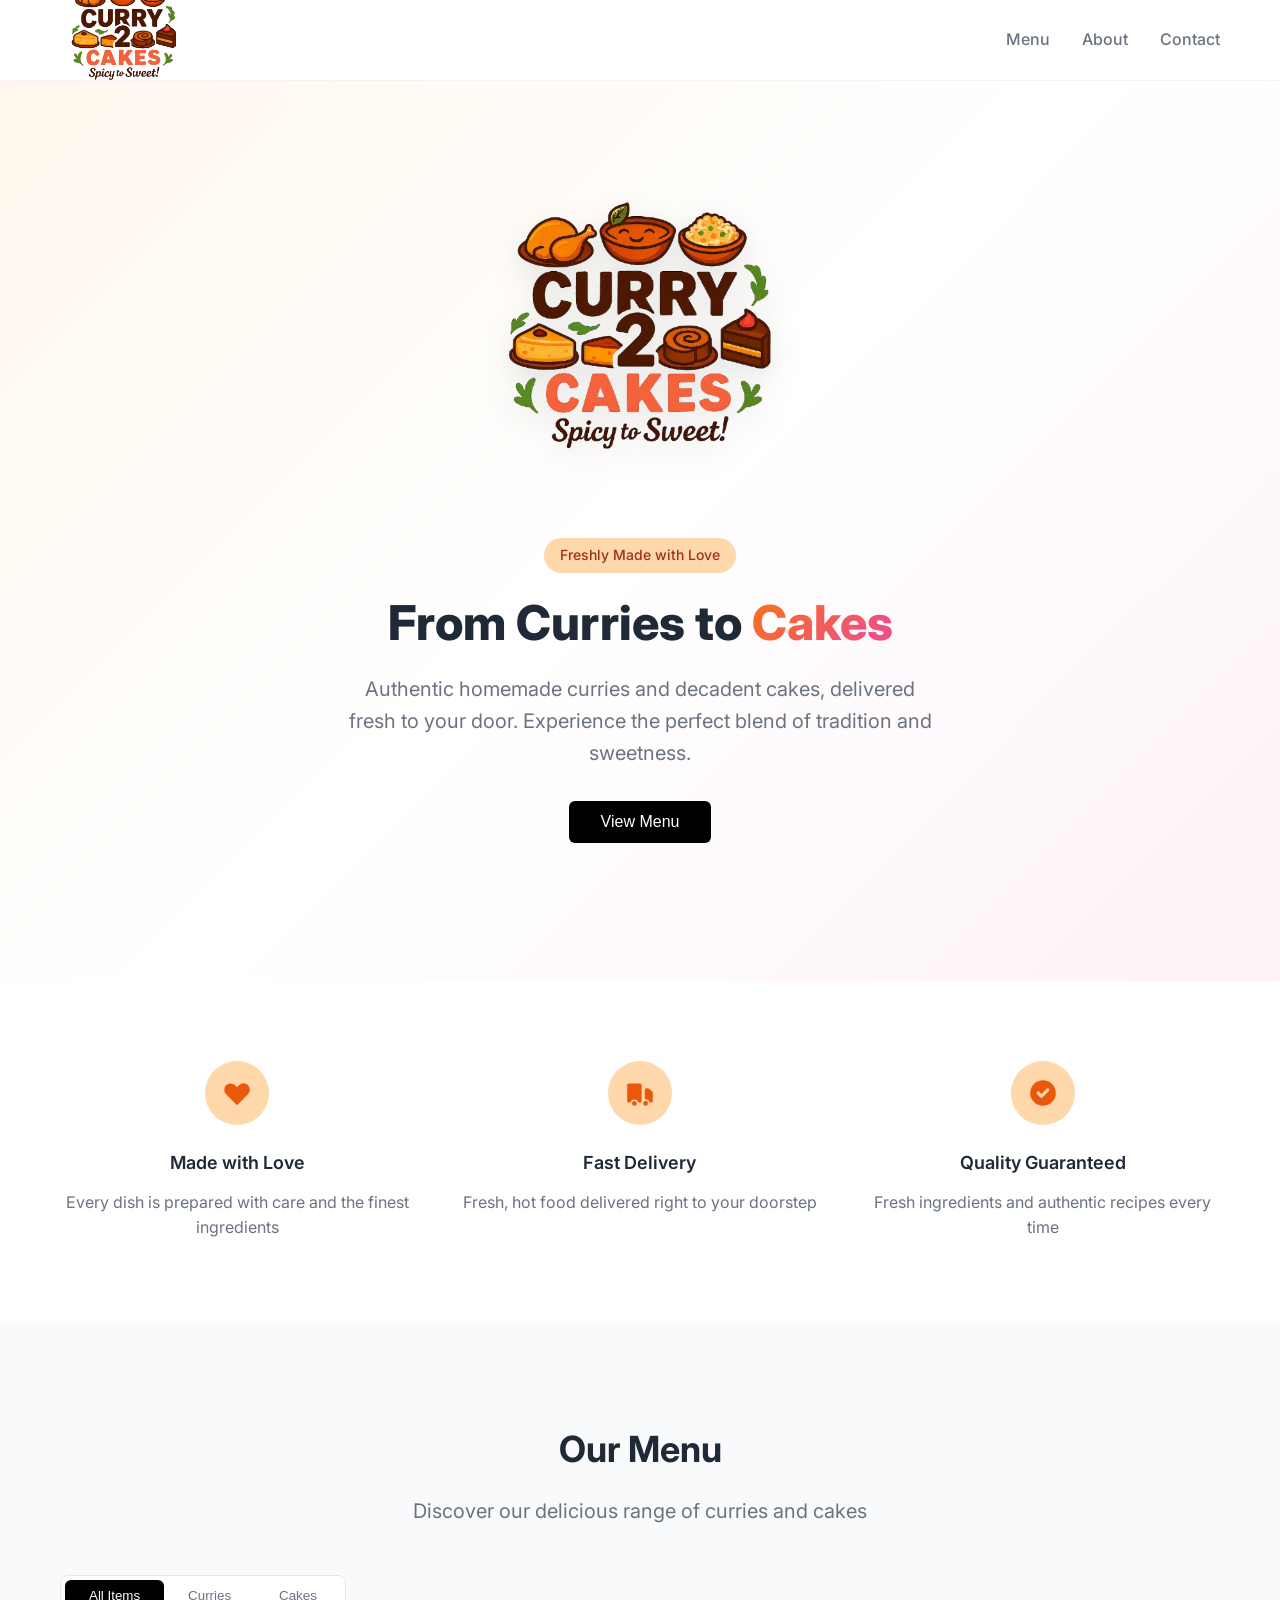
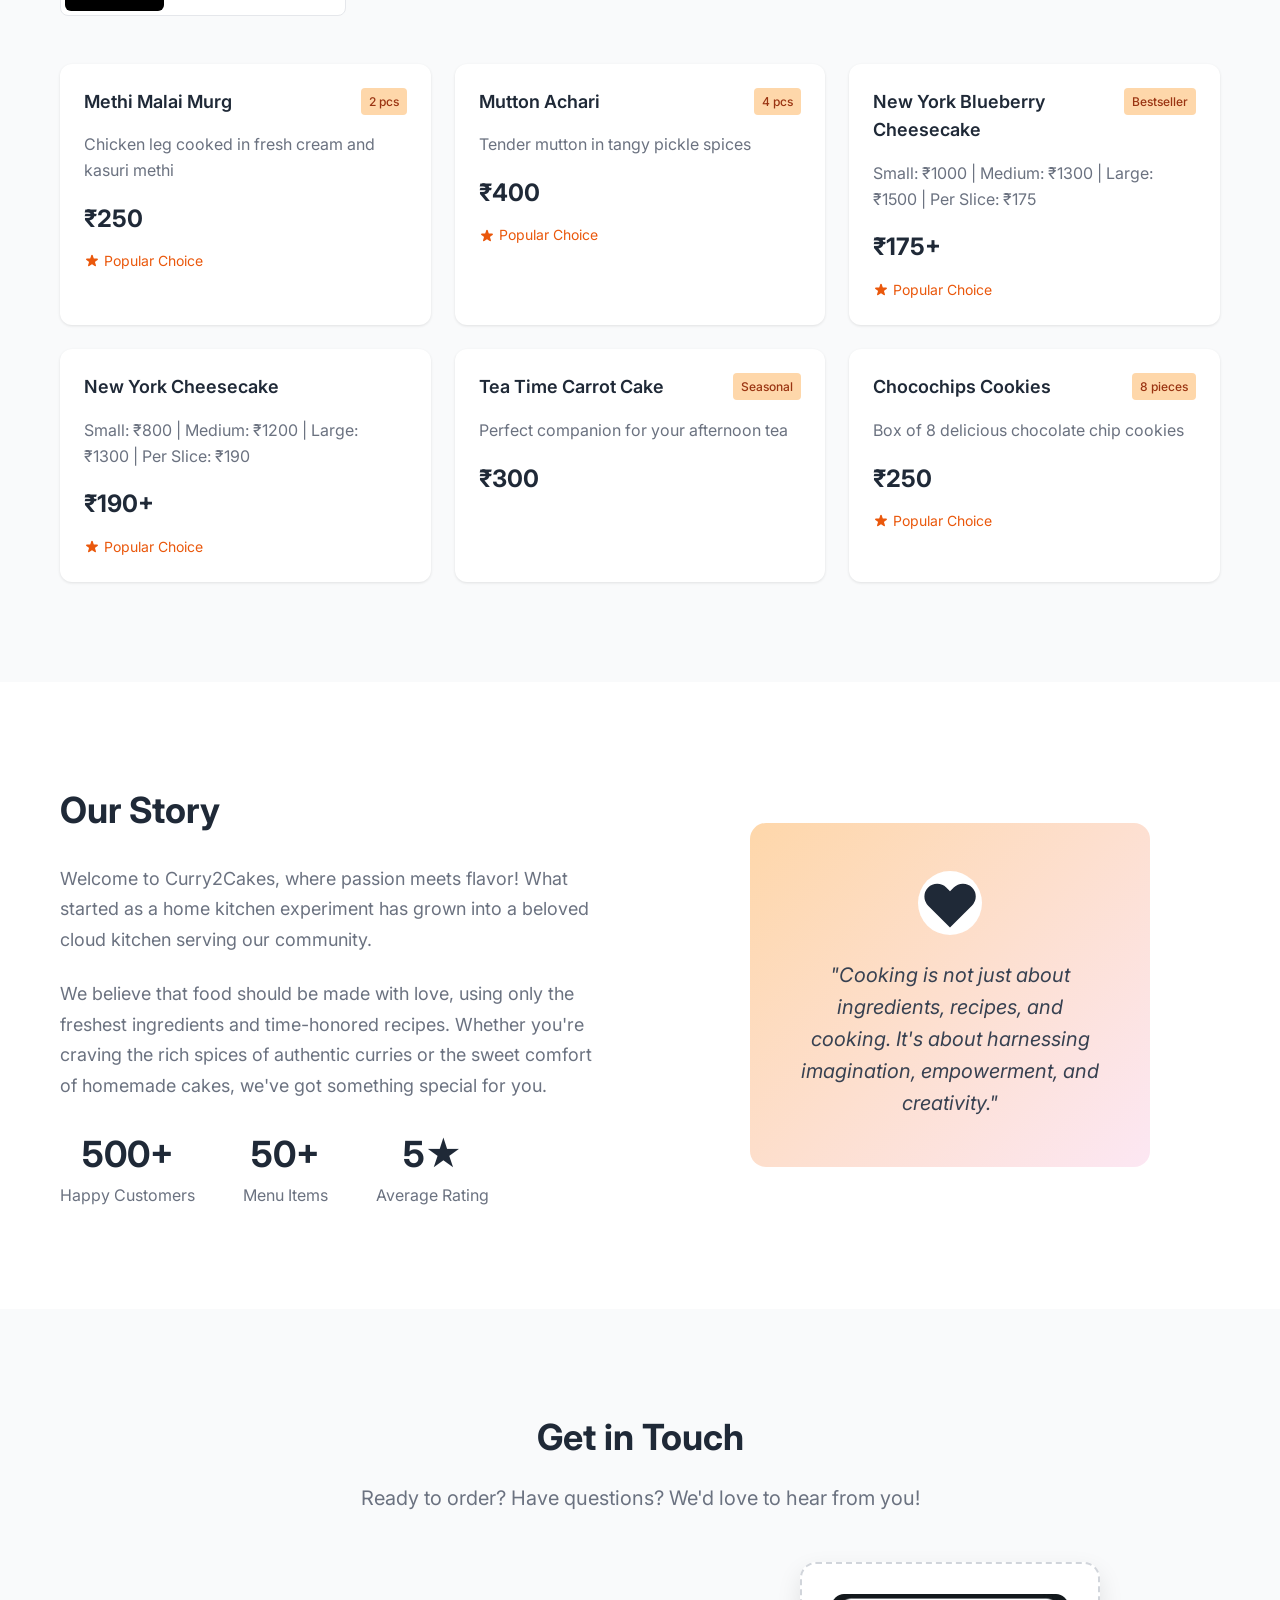
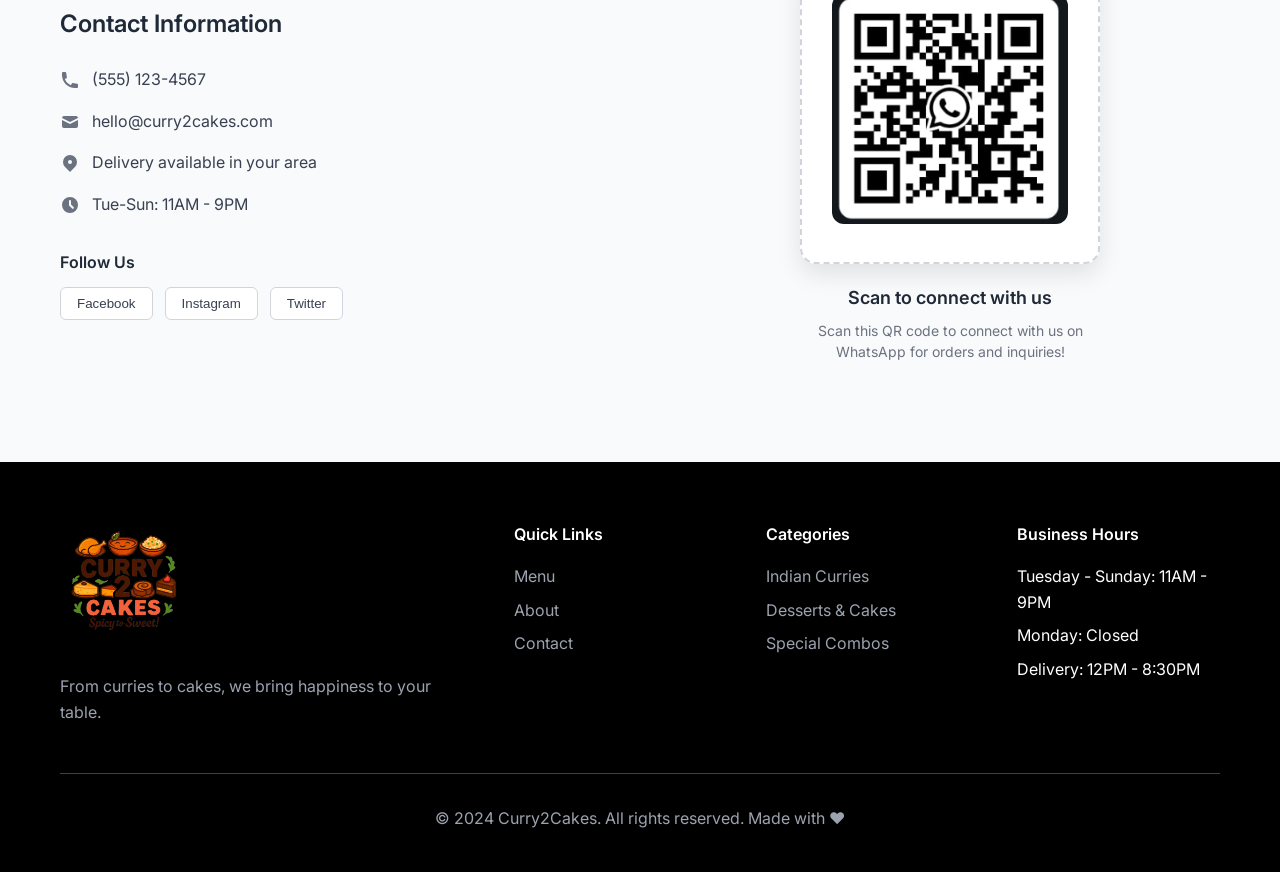
==== index.html @ ce379ed9 "Update menu items with INR pricing and add WhatsApp QR code - Updated menu items: Added Methi Malai " ====
<!DOCTYPE html>
<html lang="en">
<head>
    <meta charset="UTF-8">
    <meta name="viewport" content="width=device-width, initial-scale=1.0">
    <title>Curry2Cakes - From Curries to Cakes</title>
    <link rel="stylesheet" href="style.css">
    <link rel="preconnect" href="https://fonts.googleapis.com">
    <link rel="preconnect" href="https://fonts.gstatic.com" crossorigin>
    <link href="https://fonts.googleapis.com/css2?family=Inter:wght@300;400;500;600;700;800&display=swap" rel="stylesheet">
</head>
<body>
    <!-- Navigation -->
    <nav class="navbar">
        <div class="nav-container">
            <div class="nav-logo">
                <img src="logo.png" alt="Curry2Cakes Logo" class="logo-img">
            </div>
            <div class="nav-menu">
                <a href="#menu" class="nav-link">Menu</a>
                <a href="#about" class="nav-link">About</a>
                <a href="#contact" class="nav-link">Contact</a>
            </div>
            <div class="hamburger">
                <span></span>
                <span></span>
                <span></span>
            </div>
        </div>
    </nav>

    <!-- Hero Section -->
    <section class="hero">
        <div class="hero-background"></div>
        <div class="hero-container">
            <div class="hero-content">
                <div class="hero-logo">
                    <img src="logo.png" alt="Curry2Cakes Logo" class="hero-logo-img">
                </div>
                <div class="hero-badge">Freshly Made with Love</div>
                <h1 class="hero-title">
                    From Curries to <span class="gradient-text">Cakes</span>
                </h1>
                <p class="hero-description">
                    Authentic homemade curries and decadent cakes, delivered fresh to your door. 
                    Experience the perfect blend of tradition and sweetness.
                </p>
                <div class="hero-buttons">
                    <button class="btn btn-primary">View Menu</button>
                </div>
            </div>
        </div>
    </section>

    <!-- Features Section -->
    <section class="features">
        <div class="container">
            <div class="features-grid">
                <div class="feature-card">
                    <div class="feature-icon">
                        <svg class="icon" fill="currentColor" viewBox="0 0 20 20">
                            <path fill-rule="evenodd" d="M3.172 5.172a4 4 0 015.656 0L10 6.343l1.172-1.171a4 4 0 115.656 5.656L10 17.657l-6.828-6.829a4 4 0 010-5.656z" clip-rule="evenodd"/>
                        </svg>
                    </div>
                    <h3>Made with Love</h3>
                    <p>Every dish is prepared with care and the finest ingredients</p>
                </div>
                <div class="feature-card">
                    <div class="feature-icon">
                        <svg class="icon" fill="currentColor" viewBox="0 0 20 20">
                            <path d="M8 16.5a1.5 1.5 0 11-3 0 1.5 1.5 0 013 0zM15 16.5a1.5 1.5 0 11-3 0 1.5 1.5 0 013 0z"/>
                            <path d="M3 4a1 1 0 00-1 1v10a1 1 0 001 1h1.05a2.5 2.5 0 014.9 0H10a1 1 0 001-1V5a1 1 0 00-1-1H3zM14 7a1 1 0 00-1 1v6.05A2.5 2.5 0 0115.95 16H17a1 1 0 001-1v-5a1 1 0 00-.293-.707l-2-2A1 1 0 0015 7h-1z"/>
                        </svg>
                    </div>
                    <h3>Fast Delivery</h3>
                    <p>Fresh, hot food delivered right to your doorstep</p>
                </div>
                <div class="feature-card">
                    <div class="feature-icon">
                        <svg class="icon" fill="currentColor" viewBox="0 0 20 20">
                            <path fill-rule="evenodd" d="M10 18a8 8 0 100-16 8 8 0 000 16zm3.707-9.293a1 1 0 00-1.414-1.414L9 10.586 7.707 9.293a1 1 0 00-1.414 1.414l2 2a1 1 0 001.414 0l4-4z" clip-rule="evenodd"/>
                        </svg>
                    </div>
                    <h3>Quality Guaranteed</h3>
                    <p>Fresh ingredients and authentic recipes every time</p>
                </div>
            </div>
        </div>
    </section>

    <!-- Menu Section -->
    <section id="menu" class="menu">
        <div class="container">
            <div class="section-header">
                <h2>Our Menu</h2>
                <p>Discover our delicious range of curries and cakes</p>
            </div>
            
            <div class="category-filter">
                <button class="category-btn active" data-category="all">All Items</button>
                <button class="category-btn" data-category="curries">Curries</button>
                <button class="category-btn" data-category="cakes">Cakes</button>
            </div>

            <div class="menu-grid" id="menuGrid">
                <!-- Menu items will be dynamically inserted here -->
            </div>
        </div>
    </section>

    <!-- About Section -->
    <section id="about" class="about">
        <div class="container">
            <div class="about-grid">
                <div class="about-content">
                    <h2>Our Story</h2>
                    <p>
                        Welcome to Curry2Cakes, where passion meets flavor! What started as a home kitchen 
                        experiment has grown into a beloved cloud kitchen serving our community.
                    </p>
                    <p>
                        We believe that food should be made with love, using only the freshest ingredients 
                        and time-honored recipes. Whether you're craving the rich spices of authentic curries 
                        or the sweet comfort of homemade cakes, we've got something special for you.
                    </p>
                    <div class="stats">
                        <div class="stat">
                            <div class="stat-number">500+</div>
                            <div class="stat-label">Happy Customers</div>
                        </div>
                        <div class="stat">
                            <div class="stat-number">50+</div>
                            <div class="stat-label">Menu Items</div>
                        </div>
                        <div class="stat">
                            <div class="stat-number">5★</div>
                            <div class="stat-label">Average Rating</div>
                        </div>
                    </div>
                </div>
                <div class="about-visual">
                    <div class="quote-card">
                        <div class="quote-icon">
                            <svg fill="currentColor" viewBox="0 0 20 20">
                                <path fill-rule="evenodd" d="M3.172 5.172a4 4 0 015.656 0L10 6.343l1.172-1.171a4 4 0 115.656 5.656L10 17.657l-6.828-6.829a4 4 0 010-5.656z" clip-rule="evenodd"/>
                            </svg>
                        </div>
                        <p class="quote">
                            "Cooking is not just about ingredients, recipes, and cooking. 
                            It's about harnessing imagination, empowerment, and creativity."
                        </p>
                    </div>
                </div>
            </div>
        </div>
    </section>

    <!-- Contact Section -->
    <section id="contact" class="contact">
        <div class="container">
            <div class="section-header">
                <h2>Get in Touch</h2>
                <p>Ready to order? Have questions? We'd love to hear from you!</p>
            </div>

            <div class="contact-grid">
                <div class="contact-info">
                    <h3>Contact Information</h3>
                    <div class="info-list">
                        <div class="info-item">
                            <svg class="info-icon" fill="currentColor" viewBox="0 0 20 20">
                                <path d="M2 3a1 1 0 011-1h2.153a1 1 0 01.986.836l.74 4.435a1 1 0 01-.54 1.06l-1.548.773a11.037 11.037 0 006.105 6.105l.774-1.548a1 1 0 011.059-.54l4.435.74a1 1 0 01.836.986V17a1 1 0 01-1 1h-2C7.82 18 2 12.18 2 5V3z"/>
                            </svg>
                            <span>(555) 123-4567</span>
                        </div>
                        <div class="info-item">
                            <svg class="info-icon" fill="currentColor" viewBox="0 0 20 20">
                                <path d="M2.003 5.884L10 9.882l7.997-3.998A2 2 0 0016 4H4a2 2 0 00-1.997 1.884z"/>
                                <path d="M18 8.118l-8 4-8-4V14a2 2 0 002 2h12a2 2 0 002-2V8.118z"/>
                            </svg>
                            <span>hello@curry2cakes.com</span>
                        </div>
                        <div class="info-item">
                            <svg class="info-icon" fill="currentColor" viewBox="0 0 20 20">
                                <path fill-rule="evenodd" d="M5.05 4.05a7 7 0 119.9 9.9L10 18.9l-4.95-4.95a7 7 0 010-9.9zM10 11a2 2 0 100-4 2 2 0 000 4z" clip-rule="evenodd"/>
                            </svg>
                            <span>Delivery available in your area</span>
                        </div>
                        <div class="info-item">
                            <svg class="info-icon" fill="currentColor" viewBox="0 0 20 20">
                                <path fill-rule="evenodd" d="M10 18a8 8 0 100-16 8 8 0 000 16zm1-12a1 1 0 10-2 0v4a1 1 0 00.293.707l2.828 2.829a1 1 0 101.415-1.415L11 9.586V6z" clip-rule="evenodd"/>
                            </svg>
                            <span>Tue-Sun: 11AM - 9PM</span>
                        </div>
                    </div>
                    <div class="social-links">
                        <h4>Follow Us</h4>
                        <div class="social-buttons">
                            <button class="social-btn">Facebook</button>
                            <button class="social-btn">Instagram</button>
                            <button class="social-btn">Twitter</button>
                        </div>
                    </div>
                </div>

                <div class="qr-section">
                    <div class="qr-container">
                        <div class="qr-placeholder">
                            <img src="qr-code.png" alt="Curry2Cakes WhatsApp QR Code" class="qr-code-img" style="width: 100%; max-width: 300px; height: auto; border-radius: 12px;">
                        </div>
                        <p class="qr-text">Scan to connect with us</p>
                        <p class="qr-description">Scan this QR code to connect with us on WhatsApp for orders and inquiries!</p>
                    </div>
                </div>
            </div>
        </div>
    </section>

    <!-- Footer -->
    <footer class="footer">
        <div class="container">
            <div class="footer-grid">
                <div class="footer-brand">
                    <div class="footer-logo">
                        <img src="logo.png" alt="Curry2Cakes Logo" class="footer-logo-img">
                    </div>
                    <p>From curries to cakes, we bring happiness to your table.</p>
                </div>
                <div class="footer-column">
                    <h4>Quick Links</h4>
                    <ul>
                        <li><a href="#menu">Menu</a></li>
                        <li><a href="#about">About</a></li>
                        <li><a href="#contact">Contact</a></li>
                    </ul>
                </div>
                <div class="footer-column">
                    <h4>Categories</h4>
                    <ul>
                        <li><a href="#">Indian Curries</a></li>
                        <li><a href="#">Desserts & Cakes</a></li>
                        <li><a href="#">Special Combos</a></li>
                    </ul>
                </div>
                <div class="footer-column">
                    <h4>Business Hours</h4>
                    <ul>
                        <li>Tuesday - Sunday: 11AM - 9PM</li>
                        <li>Monday: Closed</li>
                        <li>Delivery: 12PM - 8:30PM</li>
                    </ul>
                </div>
            </div>
            <div class="footer-bottom">
                <p>&copy; 2024 Curry2Cakes. All rights reserved. Made with ❤️</p>
            </div>
        </div>
    </footer>

    <script src="script.js"></script>
</body>
</html>
---- style.css ----
/* Reset and Base Styles */
* {
    margin: 0;
    padding: 0;
    box-sizing: border-box;
}

body {
    font-family: 'Inter', -apple-system, BlinkMacSystemFont, 'Segoe UI', Roboto, sans-serif;
    line-height: 1.6;
    color: #1f2937;
    background-color: #ffffff;
    overflow-x: hidden;
}

.container {
    max-width: 1200px;
    margin: 0 auto;
    padding: 0 20px;
}

/* Navigation */
.navbar {
    position: sticky;
    top: 0;
    z-index: 50;
    background: rgba(255, 255, 255, 0.95);
    backdrop-filter: blur(10px);
    border-bottom: 1px solid #f3f4f6;
}

.nav-container {
    max-width: 1200px;
    margin: 0 auto;
    padding: 0 20px;
    display: flex;
    justify-content: space-between;
    align-items: center;
    height: 80px; /* Increased from 64px to accommodate bigger logo */
}

.nav-logo .logo-img {
    height: 128px; /* Changed from 64px (2x bigger) */
    width: auto;
    object-fit: contain;
}

.nav-menu {
    display: flex;
    align-items: center;
    gap: 32px;
}

.nav-link {
    text-decoration: none;
    color: #6b7280;
    font-weight: 500;
    transition: color 0.3s ease;
}

.nav-link:hover {
    color: #1f2937;
}

.hamburger {
    display: none;
    flex-direction: column;
    cursor: pointer;
}

.hamburger span {
    width: 25px;
    height: 3px;
    background: #1f2937;
    margin: 3px 0;
    transition: 0.3s;
}

/* Hero Section */
.hero {
    position: relative;
    overflow: hidden;
    padding: 80px 20px 120px;
    min-height: 100vh;
    display: flex;
    align-items: center;
}

.hero-background {
    position: absolute;
    top: 0;
    left: 0;
    right: 0;
    bottom: 0;
    background: linear-gradient(135deg, #fff7ed 0%, #ffffff 50%, #fdf2f8 100%);
    z-index: -1;
    transform: translateZ(0);
}

.hero-container {
    max-width: 1200px;
    margin: 0 auto;
    text-align: center;
    width: 100%;
}

.hero-logo {
    margin-bottom: 32px;
}

.hero-logo-img {
    height: 320px; /* Changed from 160px (2x bigger) */
    width: auto;
    object-fit: contain;
    filter: drop-shadow(0 10px 15px rgba(0, 0, 0, 0.1));
}

.hero-badge {
    display: inline-block;
    background: #fed7aa;
    color: #9a3412;
    padding: 6px 16px;
    border-radius: 20px;
    font-size: 14px;
    font-weight: 500;
    margin-bottom: 24px;
}

.hero-title {
    font-size: 48px;
    font-weight: 800;
    margin-bottom: 24px;
    line-height: 1.1;
}

.gradient-text {
    background: linear-gradient(135deg, #f97316 0%, #ec4899 100%);
    -webkit-background-clip: text;
    -webkit-text-fill-color: transparent;
    background-clip: text;
}

.hero-description {
    font-size: 20px;
    color: #6b7280;
    margin-bottom: 32px;
    max-width: 600px;
    margin-left: auto;
    margin-right: auto;
}

.hero-buttons {
    display: flex;
    gap: 16px;
    justify-content: center;
    flex-wrap: wrap;
}

.btn {
    padding: 12px 32px;
    border-radius: 6px;
    font-weight: 500;
    cursor: pointer;
    transition: all 0.3s ease;
    border: none;
    font-size: 16px;
    position: relative;
    overflow: hidden;
}

.btn-primary {
    background: #000;
    color: white;
}

.btn-primary:hover {
    background: #374151;
    transform: translateY(-2px);
    box-shadow: 0 10px 20px rgba(0, 0, 0, 0.1);
}

.full-width {
    width: 100%;
}

/* Features Section */
.features {
    padding: 80px 20px;
    background: white;
    position: relative;
    z-index: 1;
}

.features-grid {
    display: grid;
    grid-template-columns: repeat(auto-fit, minmax(300px, 1fr));
    gap: 48px;
}

.feature-card {
    text-align: center;
}

.feature-icon {
    width: 64px;
    height: 64px;
    background: #fed7aa;
    border-radius: 50%;
    display: flex;
    align-items: center;
    justify-content: center;
    margin: 0 auto 24px;
}

.feature-icon .icon {
    width: 32px;
    height: 32px;
    color: #ea580c;
}

.feature-card h3 {
    font-size: 18px;
    font-weight: 600;
    margin-bottom: 12px;
    color: #1f2937;
}

.feature-card p {
    color: #6b7280;
    line-height: 1.6;
}

/* Menu Section */
.menu {
    padding: 100px 20px;
    background: #f9fafb;
    position: relative;
    z-index: 1;
}

.section-header {
    text-align: center;
    margin-bottom: 48px;
}

.section-header h2 {
    font-size: 36px;
    font-weight: 700;
    margin-bottom: 16px;
    color: #1f2937;
}

.section-header p {
    font-size: 20px;
    color: #6b7280;
}

.category-filter {
    display: flex;
    justify-content: center;
    margin-bottom: 48px;
}

.category-filter {
    display: inline-flex;
    background: white;
    border: 1px solid #e5e7eb;
    border-radius: 8px;
    padding: 4px;
}

.category-btn {
    padding: 8px 24px;
    border: none;
    background: transparent;
    color: #6b7280;
    font-weight: 500;
    cursor: pointer;
    border-radius: 6px;
    transition: all 0.3s ease;
}

.category-btn.active,
.category-btn:hover {
    background: #000;
    color: white;
}

.menu-grid {
    display: grid;
    grid-template-columns: repeat(auto-fit, minmax(350px, 1fr));
    gap: 24px;
}

.menu-item {
    background: white;
    border-radius: 12px;
    padding: 24px;
    box-shadow: 0 1px 3px rgba(0, 0, 0, 0.1);
    transition: all 0.3s ease;
    position: relative;
    overflow: hidden;
}

.menu-item:hover {
    box-shadow: 0 10px 15px rgba(0, 0, 0, 0.1);
    transform: translateY(-2px);
}

.menu-item-header {
    display: flex;
    justify-content: space-between;
    align-items: flex-start;
    margin-bottom: 16px;
}

.menu-item h3 {
    font-size: 18px;
    font-weight: 600;
    color: #1f2937;
}

.menu-badge {
    background: #fed7aa;
    color: #9a3412;
    padding: 4px 8px;
    border-radius: 4px;
    font-size: 12px;
    font-weight: 500;
}

.menu-item-description {
    color: #6b7280;
    margin-bottom: 16px;
    line-height: 1.6;
}

.menu-item-footer {
    display: flex;
    justify-content: space-between;
    align-items: center;
}

.menu-price {
    font-size: 24px;
    font-weight: 700;
    color: #1f2937;
}

.menu-item-meta {
    display: flex;
    align-items: center;
    margin-top: 12px;
    font-size: 14px;
}

.popular {
    color: #ea580c;
}

.vegetarian {
    color: #16a34a;
}

.menu-item-meta .icon {
    width: 16px;
    height: 16px;
    margin-right: 4px;
}

/* About Section */
.about {
    padding: 100px 20px;
    background: white;
    position: relative;
    z-index: 1;
}

.about-grid {
    display: grid;
    grid-template-columns: 1fr 1fr;
    gap: 80px;
    align-items: center;
}

.about-content h2 {
    font-size: 36px;
    font-weight: 700;
    margin-bottom: 24px;
    color: #1f2937;
}

.about-content p {
    font-size: 18px;
    color: #6b7280;
    margin-bottom: 24px;
    line-height: 1.7;
}

.stats {
    display: flex;
    gap: 48px;
}

.stat {
    text-align: center;
}

.stat-number {
    font-size: 36px;
    font-weight: 700;
    color: #1f2937;
}

.stat-label {
    color: #6b7280;
}

.about-visual {
    display: flex;
    justify-content: center;
}

.quote-card {
    background: linear-gradient(135deg, #fed7aa 0%, #fce7f3 100%);
    border-radius: 16px;
    padding: 48px;
    text-align: center;
    max-width: 400px;
}

.quote-icon {
    width: 64px;
    height: 64px;
    background: white;
    border-radius: 50%;
    display: flex;
    align-items: center;
    justify-content: center;
    margin: 0 auto 24px;
}

.quote-icon .icon {
    width: 32px;
    height: 32px;
    color: #ec4899;
}

.quote {
    font-size: 20px;
    color: #374151;
    font-style: italic;
    line-height: 1.6;
}

/* Contact Section */
.contact {
    padding: 100px 20px;
    background: #f9fafb;
    position: relative;
    z-index: 1;
}

.contact-grid {
    display: grid;
    grid-template-columns: 1fr 1fr;
    gap: 80px;
    align-items: center;
}

.contact-info h3 {
    font-size: 24px;
    font-weight: 600;
    margin-bottom: 24px;
    color: #1f2937;
}

.info-list {
    margin-bottom: 32px;
}

.info-item {
    display: flex;
    align-items: center;
    gap: 12px;
    margin-bottom: 16px;
    color: #374151;
}

.info-icon {
    width: 20px;
    height: 20px;
    color: #6b7280;
}

.social-links h4 {
    font-weight: 600;
    margin-bottom: 12px;
    color: #1f2937;
}

.social-buttons {
    display: flex;
    gap: 12px;
}

.social-btn {
    padding: 8px 16px;
    border: 1px solid #d1d5db;
    background: white;
    color: #374151;
    border-radius: 6px;
    cursor: pointer;
    transition: all 0.3s ease;
}

.social-btn:hover {
    background: #f9fafb;
}

/* QR Code Section */
.qr-section {
    display: flex;
    justify-content: center;
    align-items: center;
}

.qr-container {
    text-align: center;
    max-width: 300px;
}

.qr-placeholder {
    background: white;
    border-radius: 16px;
    padding: 30px;
    box-shadow: 0 10px 25px rgba(0, 0, 0, 0.1);
    margin-bottom: 20px;
    border: 2px dashed #d1d5db;
}

.qr-code {
    width: 200px;
    height: 200px;
    background: #f8fafc;
    border-radius: 8px;
    margin: 0 auto;
    position: relative;
    overflow: hidden;
}

.qr-pattern {
    position: relative;
    width: 100%;
    height: 100%;
}

.qr-corner {
    position: absolute;
    width: 40px;
    height: 40px;
    border: 4px solid #000;
}

.qr-corner.top-left {
    top: 10px;
    left: 10px;
    border-right: none;
    border-bottom: none;
}

.qr-corner.top-right {
    top: 10px;
    right: 10px;
    border-left: none;
    border-bottom: none;
}

.qr-corner.bottom-left {
    bottom: 10px;
    left: 10px;
    border-right: none;
    border-top: none;
}

.qr-dots {
    position: absolute;
    top: 60px;
    left: 60px;
    width: 80px;
    height: 80px;
    background: 
        radial-gradient(circle at 20px 20px, #000 3px, transparent 4px),
        radial-gradient(circle at 60px 20px, #000 3px, transparent 4px),
        radial-gradient(circle at 20px 60px, #000 3px, transparent 4px),
        radial-gradient(circle at 60px 60px, #000 3px, transparent 4px);
    background-size: 80px 80px;
}

.qr-text {
    font-size: 18px;
    font-weight: 600;
    color: #1f2937;
    margin-bottom: 8px;
}

.qr-description {
    font-size: 14px;
    color: #6b7280;
    line-height: 1.5;
}

/* Footer */
.footer {
    background: #000;
    color: white;
    padding: 60px 20px 40px;
    position: relative;
    z-index: 1;
}

.footer-grid {
    display: grid;
    grid-template-columns: 2fr 1fr 1fr 1fr;
    gap: 48px;
    margin-bottom: 48px;
}

.footer-brand {
    display: flex;
    flex-direction: column;
}

.footer-logo {
    margin-bottom: 16px;
}

.footer-logo-img {
    height: 128px; /* Changed from 64px (2x bigger) */
    width: auto;
    object-fit: contain;
}

.footer-brand p {
    color: #9ca3af;
    line-height: 1.6;
}

.footer-column h4 {
    font-weight: 600;
    margin-bottom: 16px;
}

.footer-column ul {
    list-style: none;
}

.footer-column ul li {
    margin-bottom: 8px;
}

.footer-column ul li a {
    color: #9ca3af;
    text-decoration: none;
    transition: color 0.3s ease;
}

.footer-column ul li a:hover {
    color: white;
}

.footer-bottom {
    border-top: 1px solid #374151;
    padding-top: 32px;
    text-align: center;
}

.footer-bottom p {
    color: #9ca3af;
}

/* Responsive Design */
@media (max-width: 768px) {
    .nav-menu {
        display: none;
    }
    
    .hamburger {
        display: flex;
    }
    
    .hero-title {
        font-size: 36px;
    }
    
    .hero-description {
        font-size: 18px;
    }
    
    .hero-logo-img {
        height: 256px; /* Changed from 128px (2x bigger) */
    }
    
    .features-grid {
        grid-template-columns: 1fr;
        gap: 32px;
    }
    
    .about-grid {
        grid-template-columns: 1fr;
        gap: 48px;
    }
    
    .contact-grid {
        grid-template-columns: 1fr;
        gap: 48px;
    }
    
    .footer-grid {
        grid-template-columns: 1fr;
        gap: 32px;
    }
    
    .stats {
        justify-content: space-around;
    }
    
    .menu-grid {
        grid-template-columns: 1fr;
    }
    
    .hero-buttons {
        flex-direction: column;
        align-items: center;
    }
    
    .btn {
        width: 100%;
        max-width: 300px;
    }
    
    .qr-container {
        max-width: 100%;
    }
}

@media (max-width: 480px) {
    .container {
        padding: 0 16px;
    }
    
    .hero {
        padding: 60px 16px 80px;
    }
    
    .features,
    .menu,
    .about,
    .contact {
        padding: 60px 16px;
    }
    
    .nav-logo .logo-img {
        height: 96px; /* Changed from 48px (2x bigger) */
    }
    
    .hero-logo-img {
        height: 224px; /* Changed from 112px (2x bigger) */
    }
    
    .footer-logo-img {
        height: 96px; /* Changed from 48px (2x bigger) */
    }
    
    .hero-title {
        font-size: 28px;
    }
    
    .section-header h2 {
        font-size: 28px;
    }
    
    .about-content h2 {
        font-size: 28px;
    }
    
    .quote-card {
        padding: 32px 24px;
    }
    
    .stats {
        gap: 24px;
    }
    
    .qr-code {
        width: 150px;
        height: 150px;
    }
    
    .qr-dots {
        top: 45px;
        left: 45px;
        width: 60px;
        height: 60px;
        background-size: 60px 60px;
    }
}

/* Enhanced Logo Responsiveness */
@media (max-width: 640px) {
    .nav-logo .logo-img {
        height: 80px; /* Changed from 40px (2x bigger) */
    }
    
    .hero-logo-img {
        height: 192px; /* Changed from 96px (2x bigger) */
    }
    
    .footer-logo-img {
        height: 80px; /* Changed from 40px (2x bigger) */
    }
}

@media (min-width: 641px) and (max-width: 1024px) {
    .nav-logo .logo-img {
        height: 112px; /* Changed from 56px (2x bigger) */
    }
    
    .hero-logo-img {
        height: 288px; /* Changed from 144px (2x bigger) */
    }
    
    .footer-logo-img {
        height: 96px; /* Changed from 48px (2x bigger) */
    }
}

/* Loading and Animation States */
.btn-loading {
    display: inline-flex;
    align-items: center;
}

.btn:disabled {
    opacity: 0.6;
    cursor: not-allowed;
}

/* Smooth Scrolling */
html {
    scroll-behavior: smooth;
}

/* Mobile Navigation */
.mobile-menu {
    position: fixed;
    top: 80px; /* Updated to match new navbar height */
    left: 0;
    right: 0;
    background: white;
    border-bottom: 1px solid #e5e7eb;
    padding: 20px;
    display: none;
    z-index: 40;
}

.mobile-menu.active {
    display: block;
}

.mobile-menu .nav-link {
    display: block;
    padding: 12px 0;
    border-bottom: 1px solid #f3f4f6;
}

/* Ripple effect styles */
@keyframes ripple {
    to {
        transform: scale(4);
        opacity: 0;
    }
}

/* Error styles for form validation */
input.error, textarea.error {
    border-color: #dc2626 !important;
    box-shadow: 0 0 0 3px rgba(220, 38, 38, 0.1) !important;
}
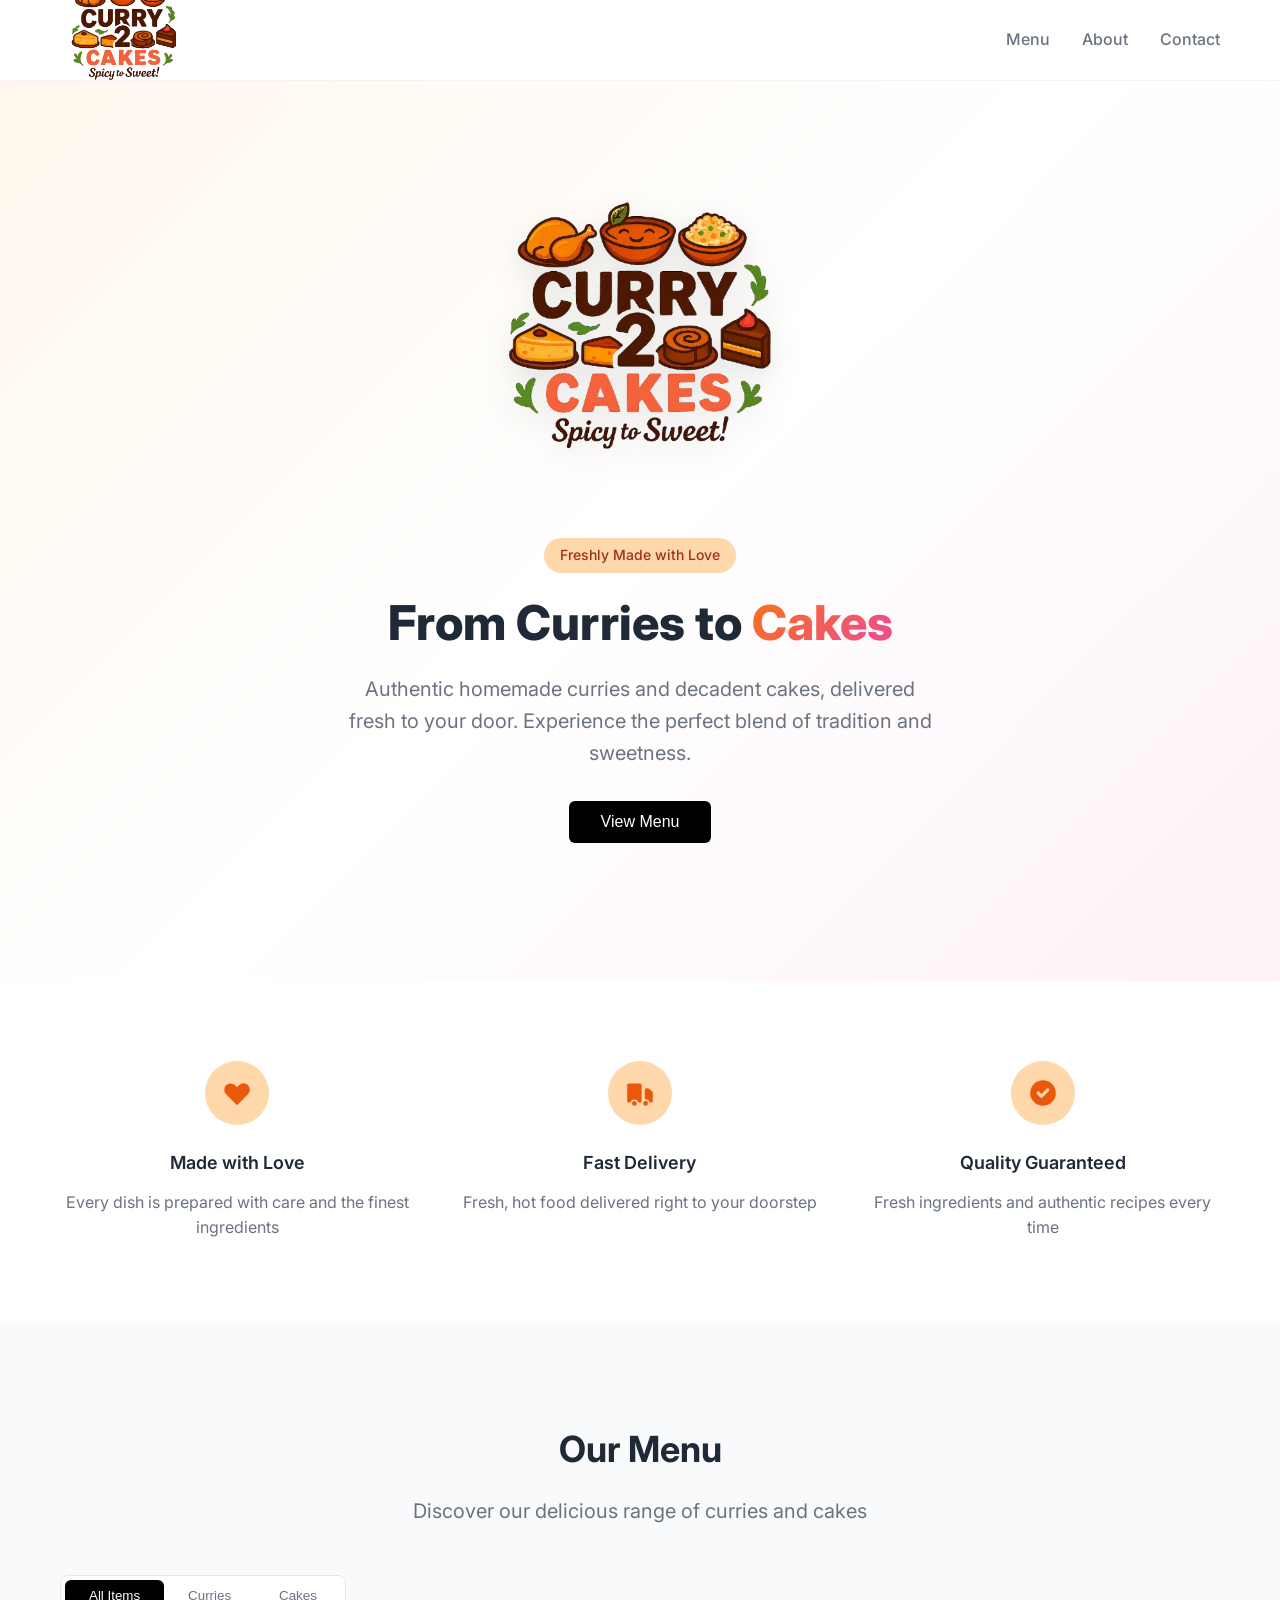
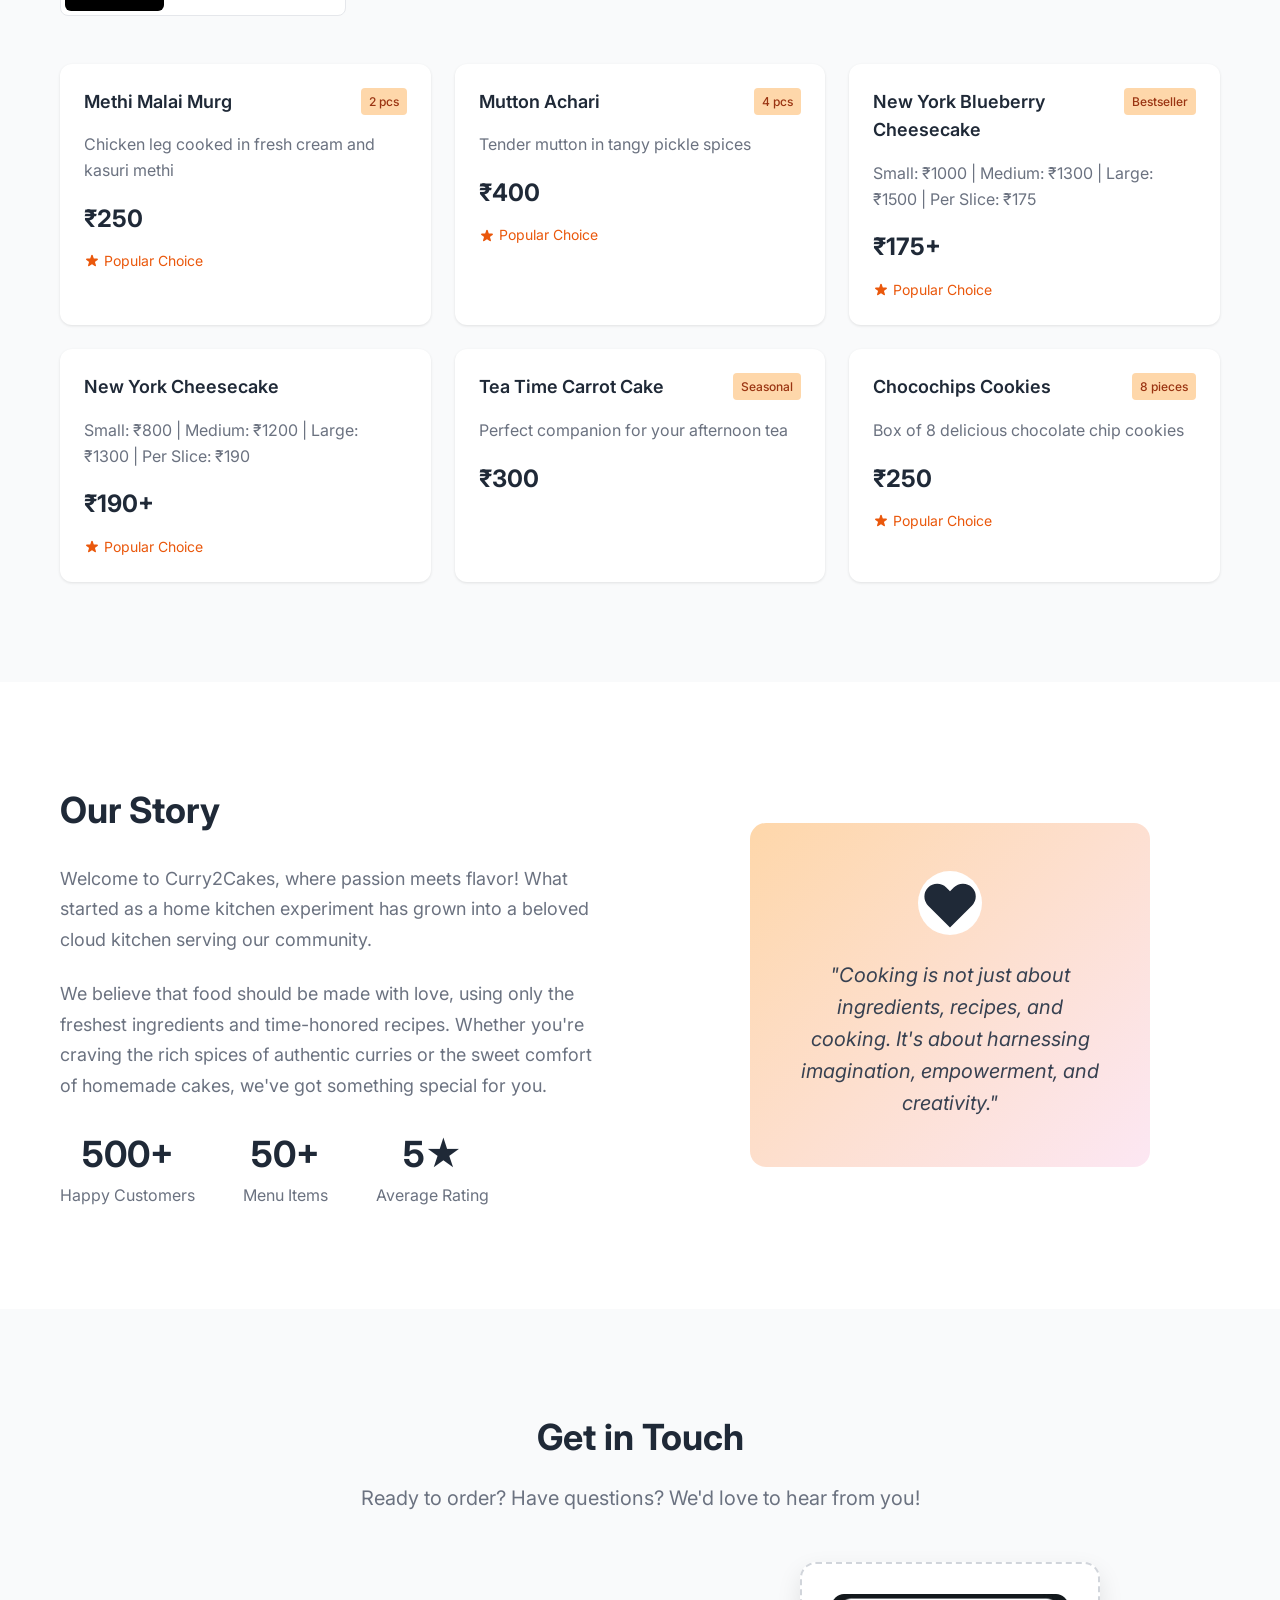
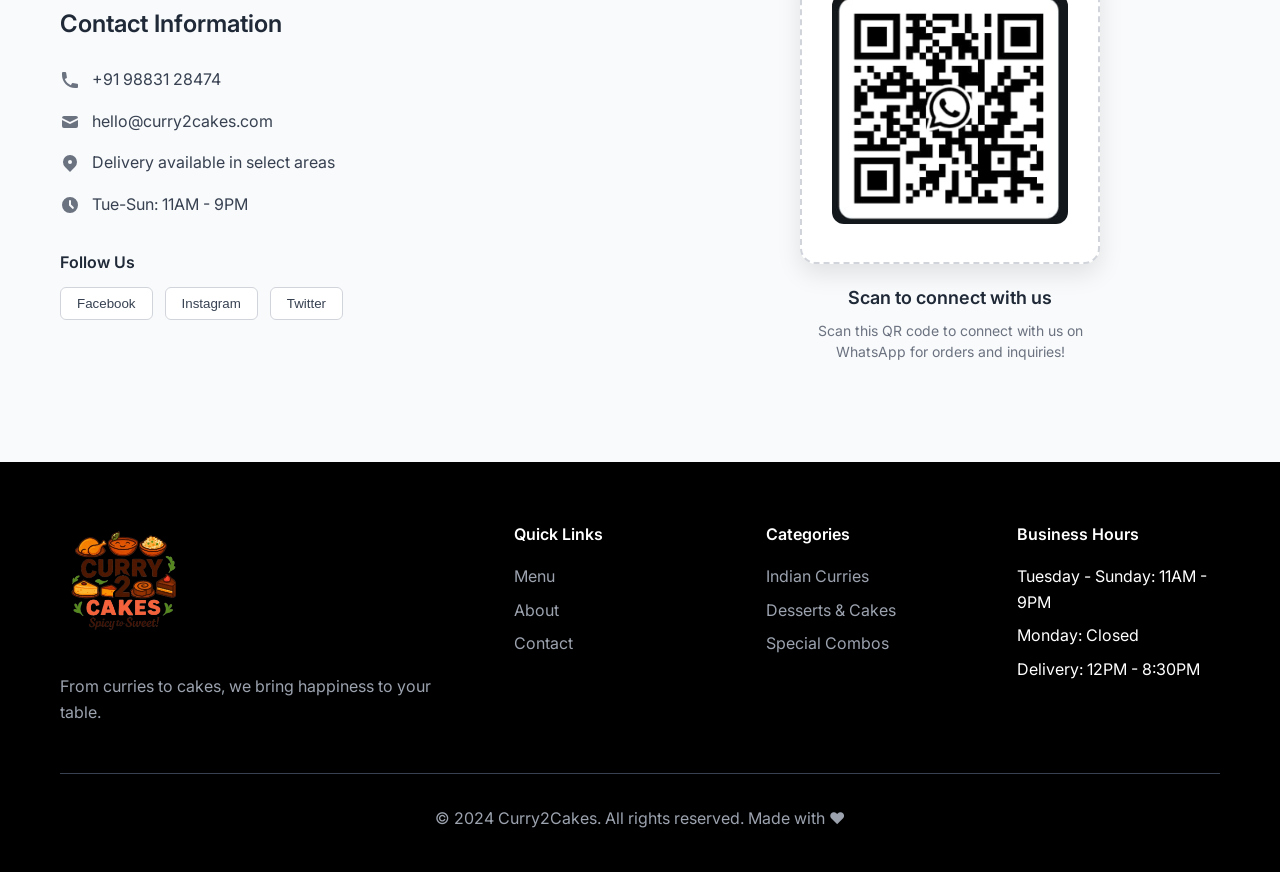
==== commit 30d1ac93: "Update contact information - Changed phone number to +91 98831 28474 - Updated delivery text to 'Del" ====
--- a/index.html
+++ b/index.html
@@ -171,7 +171,7 @@
                             <svg class="info-icon" fill="currentColor" viewBox="0 0 20 20">
                                 <path d="M2 3a1 1 0 011-1h2.153a1 1 0 01.986.836l.74 4.435a1 1 0 01-.54 1.06l-1.548.773a11.037 11.037 0 006.105 6.105l.774-1.548a1 1 0 011.059-.54l4.435.74a1 1 0 01.836.986V17a1 1 0 01-1 1h-2C7.82 18 2 12.18 2 5V3z"/>
                             </svg>
-                            <span>(555) 123-4567</span>
+                            <span>+91 98831 28474</span>
                         </div>
                         <div class="info-item">
                             <svg class="info-icon" fill="currentColor" viewBox="0 0 20 20">
@@ -184,7 +184,7 @@
                             <svg class="info-icon" fill="currentColor" viewBox="0 0 20 20">
                                 <path fill-rule="evenodd" d="M5.05 4.05a7 7 0 119.9 9.9L10 18.9l-4.95-4.95a7 7 0 010-9.9zM10 11a2 2 0 100-4 2 2 0 000 4z" clip-rule="evenodd"/>
                             </svg>
-                            <span>Delivery available in your area</span>
+                            <span>Delivery available in select areas</span>
                         </div>
                         <div class="info-item">
                             <svg class="info-icon" fill="currentColor" viewBox="0 0 20 20">
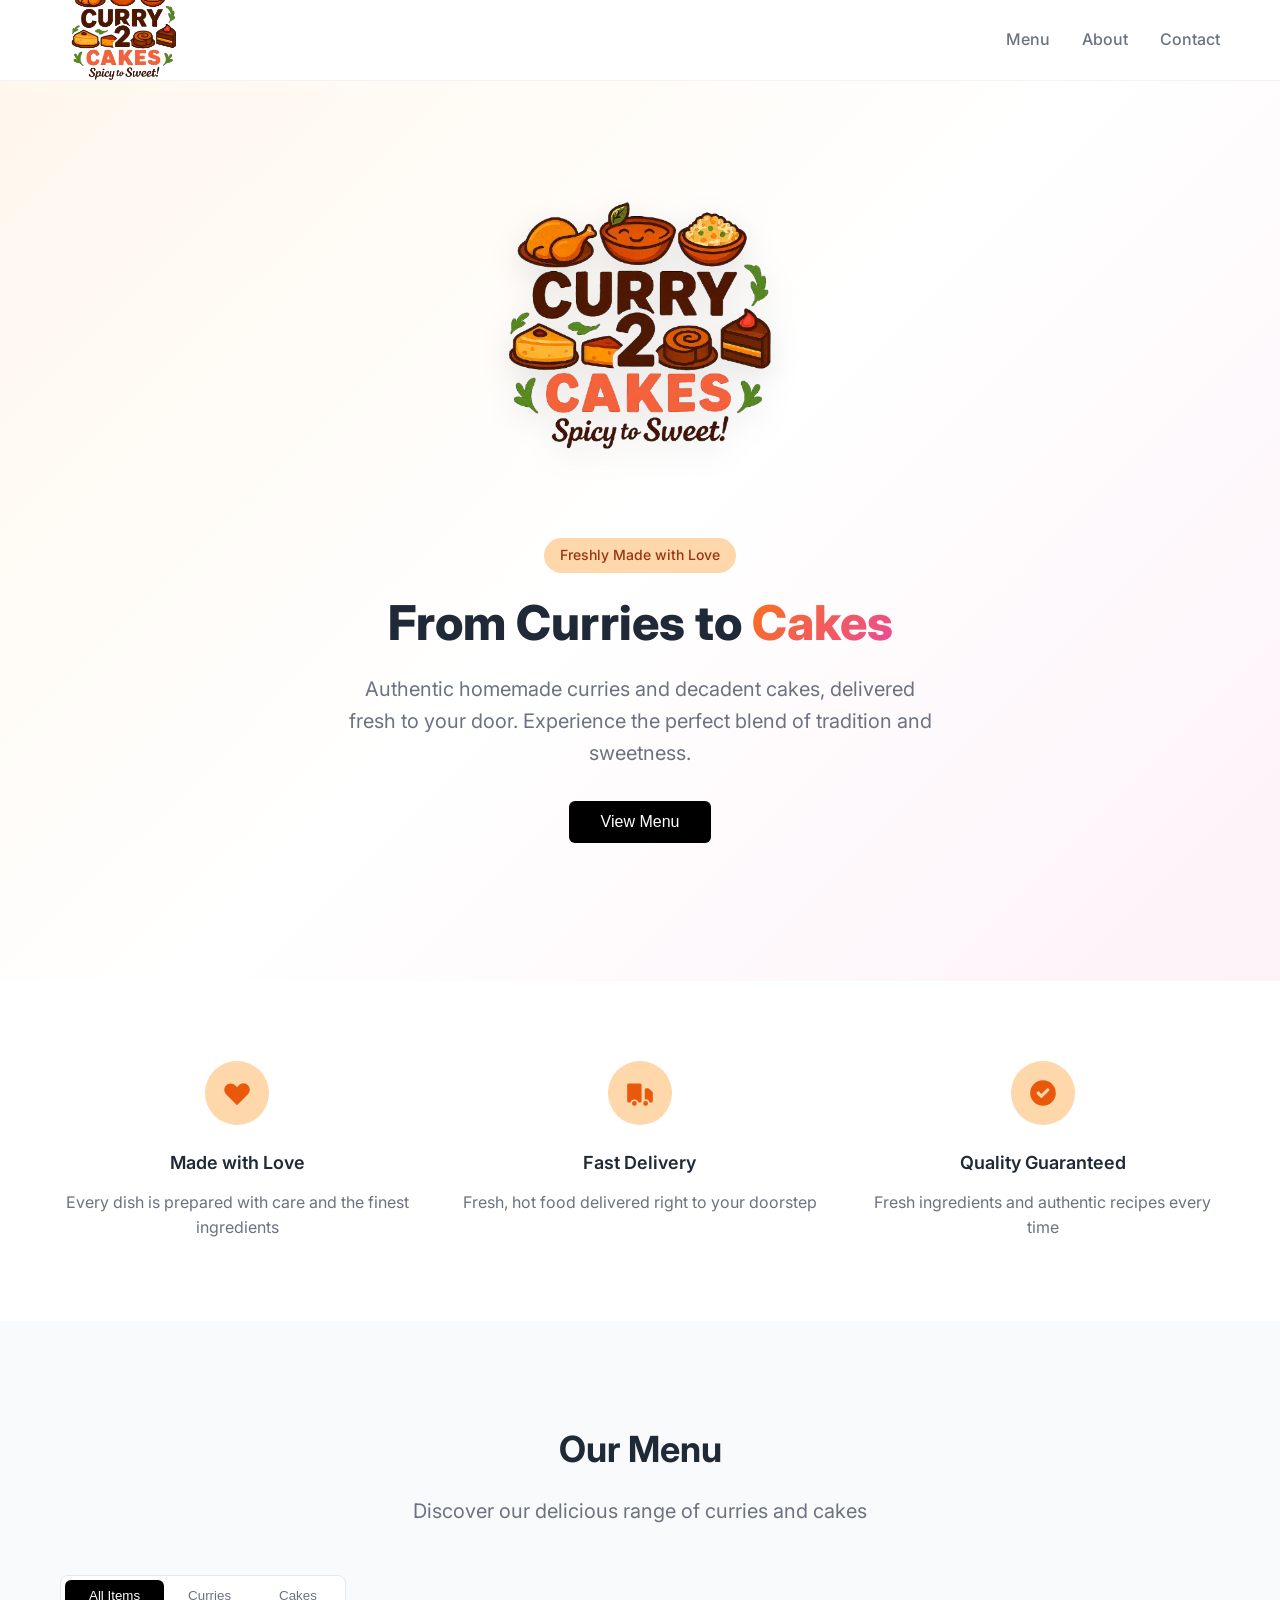
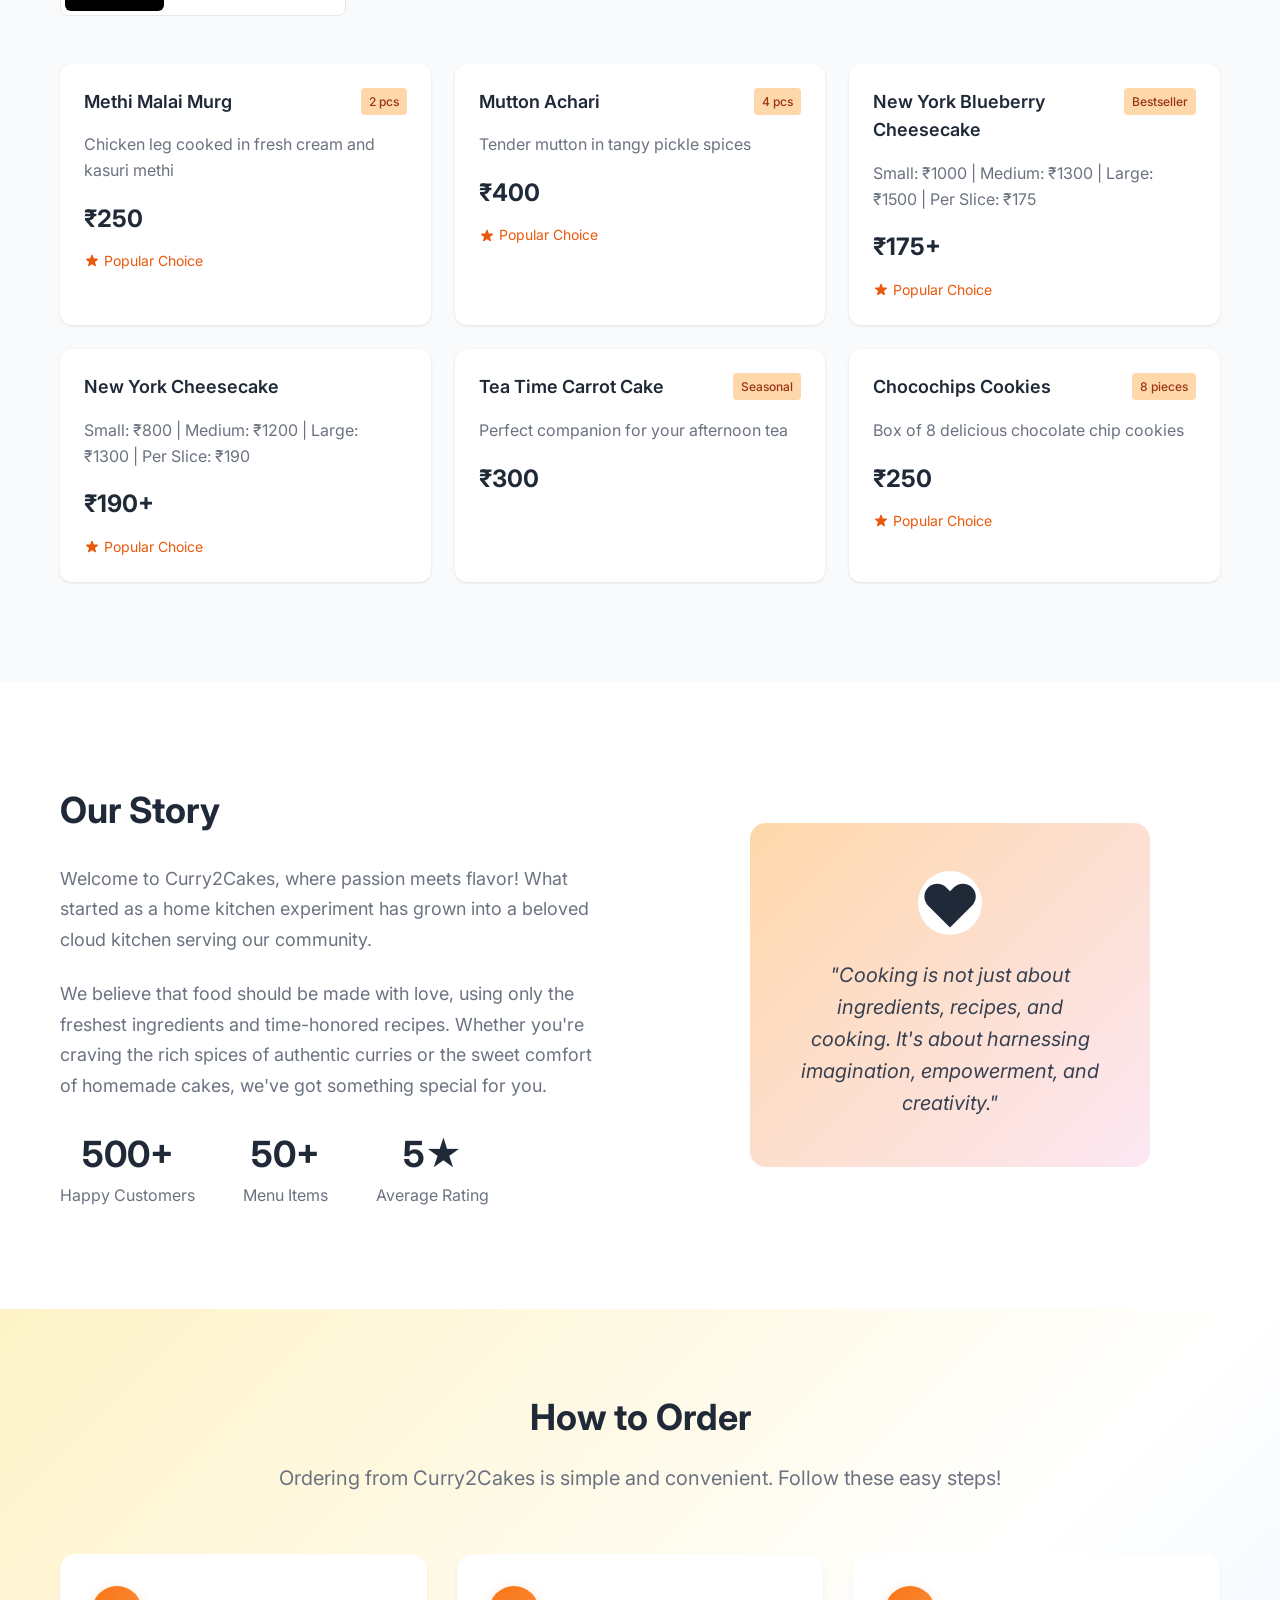
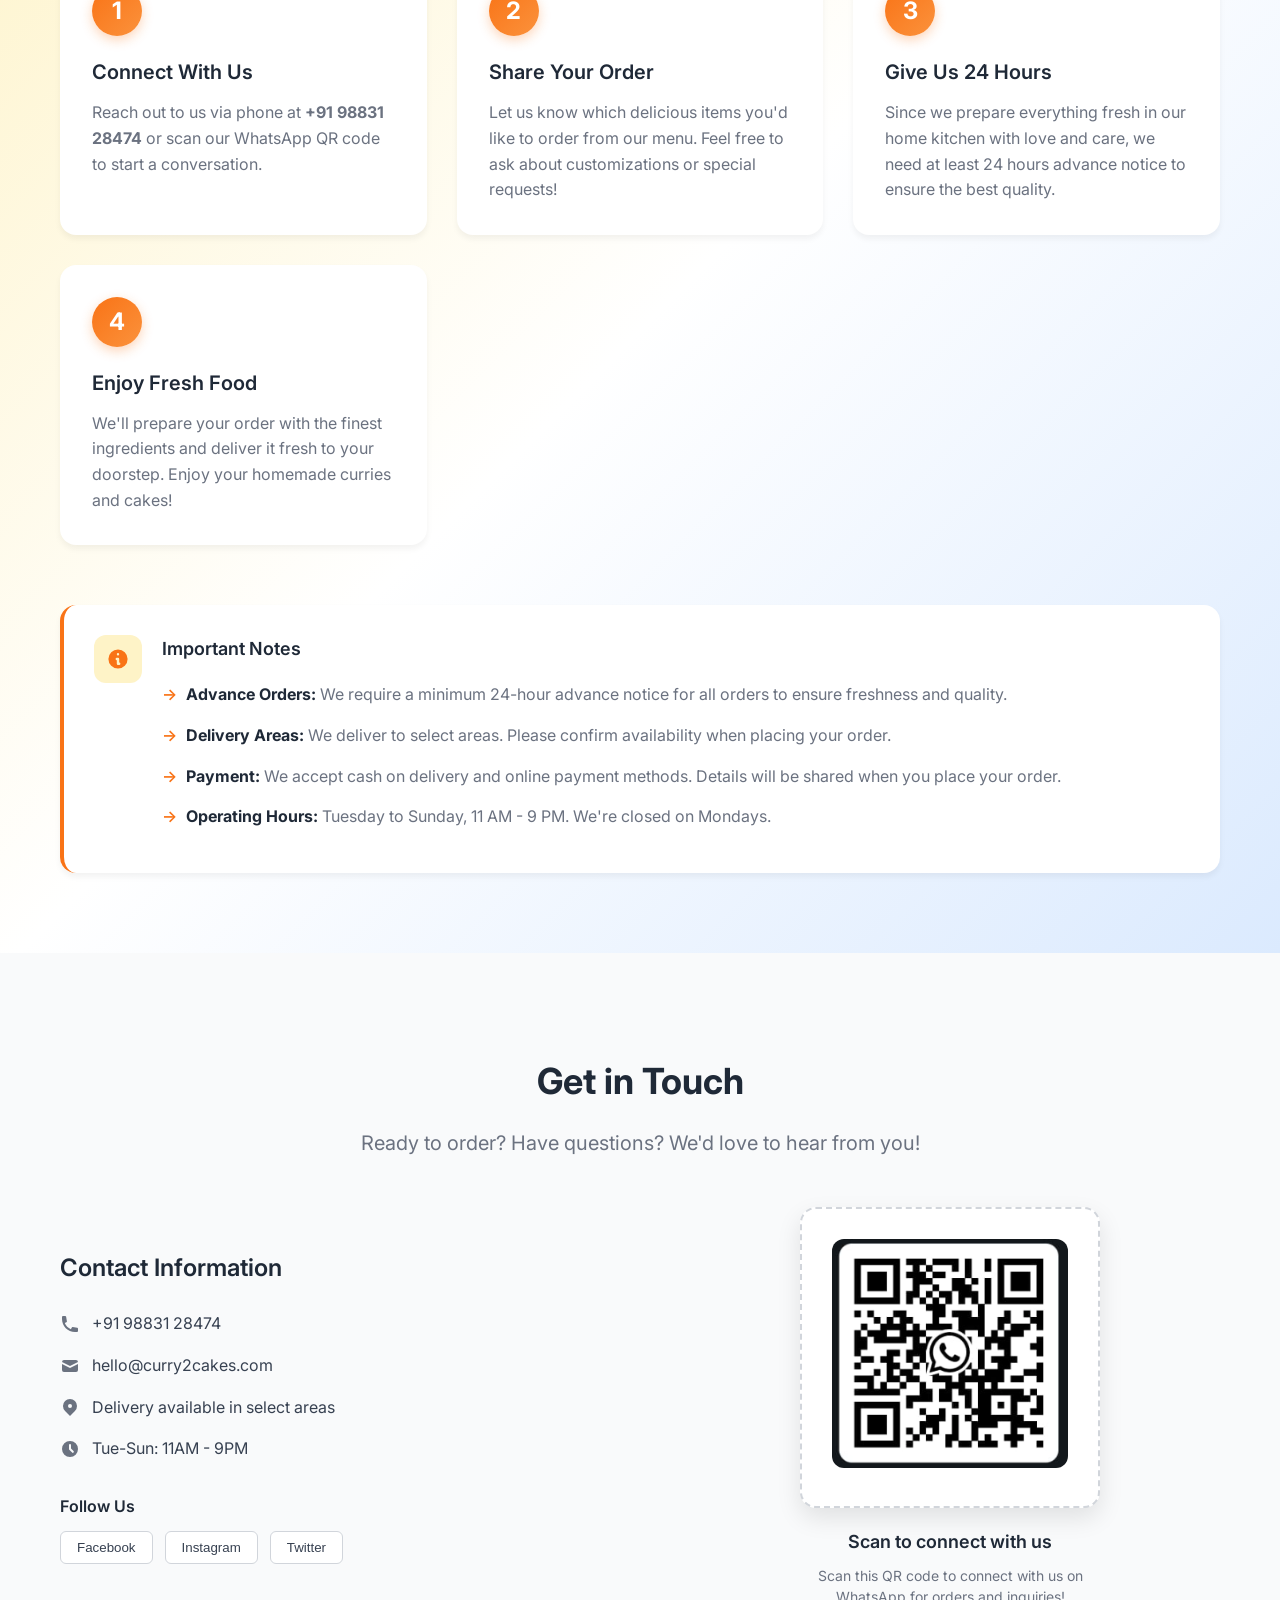
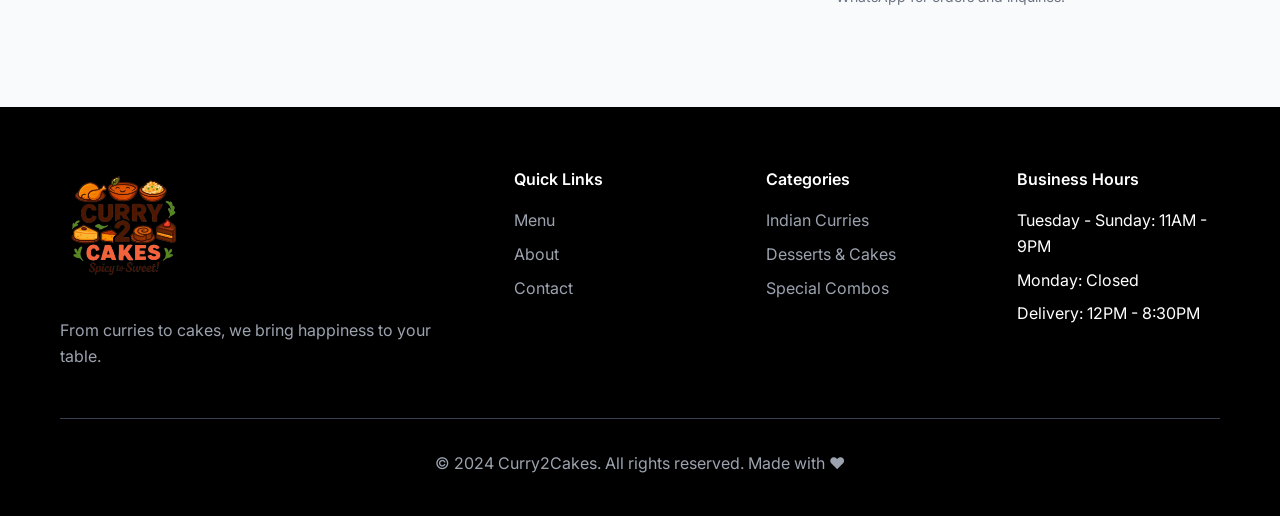
==== commit 9164e6d7: "Add 'How to Order' section with ordering steps - Added new section between Our Story and Get in Touc" ====
--- a/index.html
+++ b/index.html
@@ -155,6 +155,67 @@
         </div>
     </section>
 
+    <!-- How to Order Section -->
+    <section id="how-to-order" class="how-to-order">
+        <div class="container">
+            <div class="section-header">
+                <h2>How to Order</h2>
+                <p>Ordering from Curry2Cakes is simple and convenient. Follow these easy steps!</p>
+            </div>
+
+            <div class="order-steps">
+                <div class="step-card">
+                    <div class="step-number">1</div>
+                    <div class="step-content">
+                        <h3>Connect With Us</h3>
+                        <p>Reach out to us via phone at <strong>+91 98831 28474</strong> or scan our WhatsApp QR code to start a conversation.</p>
+                    </div>
+                </div>
+
+                <div class="step-card">
+                    <div class="step-number">2</div>
+                    <div class="step-content">
+                        <h3>Share Your Order</h3>
+                        <p>Let us know which delicious items you'd like to order from our menu. Feel free to ask about customizations or special requests!</p>
+                    </div>
+                </div>
+
+                <div class="step-card">
+                    <div class="step-number">3</div>
+                    <div class="step-content">
+                        <h3>Give Us 24 Hours</h3>
+                        <p>Since we prepare everything fresh in our home kitchen with love and care, we need at least 24 hours advance notice to ensure the best quality.</p>
+                    </div>
+                </div>
+
+                <div class="step-card">
+                    <div class="step-number">4</div>
+                    <div class="step-content">
+                        <h3>Enjoy Fresh Food</h3>
+                        <p>We'll prepare your order with the finest ingredients and deliver it fresh to your doorstep. Enjoy your homemade curries and cakes!</p>
+                    </div>
+                </div>
+            </div>
+
+            <div class="order-note">
+                <div class="note-icon">
+                    <svg fill="currentColor" viewBox="0 0 20 20" width="24" height="24">
+                        <path fill-rule="evenodd" d="M18 10a8 8 0 11-16 0 8 8 0 0116 0zm-7-4a1 1 0 11-2 0 1 1 0 012 0zM9 9a1 1 0 000 2v3a1 1 0 001 1h1a1 1 0 100-2v-3a1 1 0 00-1-1H9z" clip-rule="evenodd"/>
+                    </svg>
+                </div>
+                <div class="note-content">
+                    <h4>Important Notes</h4>
+                    <ul>
+                        <li><strong>Advance Orders:</strong> We require a minimum 24-hour advance notice for all orders to ensure freshness and quality.</li>
+                        <li><strong>Delivery Areas:</strong> We deliver to select areas. Please confirm availability when placing your order.</li>
+                        <li><strong>Payment:</strong> We accept cash on delivery and online payment methods. Details will be shared when you place your order.</li>
+                        <li><strong>Operating Hours:</strong> Tuesday to Sunday, 11 AM - 9 PM. We're closed on Mondays.</li>
+                    </ul>
+                </div>
+            </div>
+        </div>
+    </section>
+
     <!-- Contact Section -->
     <section id="contact" class="contact">
         <div class="container">
--- a/style.css
+++ b/style.css
@@ -886,4 +886,131 @@
 input.error, textarea.error {
     border-color: #dc2626 !important;
     box-shadow: 0 0 0 3px rgba(220, 38, 38, 0.1) !important;
-}+}
+/* How to Order Section */
+.how-to-order {
+    padding: 80px 20px;
+    background: linear-gradient(135deg, #fef3c7 0%, #ffffff 50%, #dbeafe 100%);
+}
+
+.order-steps {
+    display: grid;
+    grid-template-columns: repeat(auto-fit, minmax(280px, 1fr));
+    gap: 30px;
+    margin: 60px 0;
+}
+
+.step-card {
+    background: white;
+    padding: 30px;
+    border-radius: 16px;
+    box-shadow: 0 4px 6px rgba(0, 0, 0, 0.05);
+    transition: all 0.3s ease;
+    position: relative;
+    border: 2px solid transparent;
+}
+
+.step-card:hover {
+    transform: translateY(-5px);
+    box-shadow: 0 12px 24px rgba(0, 0, 0, 0.1);
+    border-color: #f97316;
+}
+
+.step-number {
+    width: 50px;
+    height: 50px;
+    background: linear-gradient(135deg, #f97316 0%, #fb923c 100%);
+    color: white;
+    border-radius: 50%;
+    display: flex;
+    align-items: center;
+    justify-content: center;
+    font-size: 24px;
+    font-weight: 700;
+    margin-bottom: 20px;
+    box-shadow: 0 4px 12px rgba(249, 115, 22, 0.3);
+}
+
+.step-content h3 {
+    font-size: 20px;
+    font-weight: 600;
+    color: #1f2937;
+    margin-bottom: 12px;
+}
+
+.step-content p {
+    color: #6b7280;
+    line-height: 1.6;
+}
+
+.order-note {
+    background: white;
+    border-radius: 16px;
+    padding: 30px;
+    margin-top: 40px;
+    border-left: 4px solid #f97316;
+    box-shadow: 0 4px 6px rgba(0, 0, 0, 0.05);
+    display: flex;
+    gap: 20px;
+}
+
+.note-icon {
+    flex-shrink: 0;
+    width: 48px;
+    height: 48px;
+    background: #fef3c7;
+    border-radius: 12px;
+    display: flex;
+    align-items: center;
+    justify-content: center;
+    color: #f97316;
+}
+
+.note-content h4 {
+    font-size: 18px;
+    font-weight: 600;
+    color: #1f2937;
+    margin-bottom: 16px;
+}
+
+.note-content ul {
+    list-style: none;
+    padding: 0;
+    margin: 0;
+}
+
+.note-content ul li {
+    color: #6b7280;
+    line-height: 1.8;
+    margin-bottom: 12px;
+    padding-left: 24px;
+    position: relative;
+}
+
+.note-content ul li:before {
+    content: "→";
+    position: absolute;
+    left: 0;
+    color: #f97316;
+    font-weight: 600;
+}
+
+.note-content ul li strong {
+    color: #1f2937;
+}
+
+/* Responsive Design for How to Order */
+@media (max-width: 768px) {
+    .order-steps {
+        grid-template-columns: 1fr;
+        gap: 20px;
+    }
+    
+    .order-note {
+        flex-direction: column;
+    }
+    
+    .note-icon {
+        align-self: flex-start;
+    }
+}
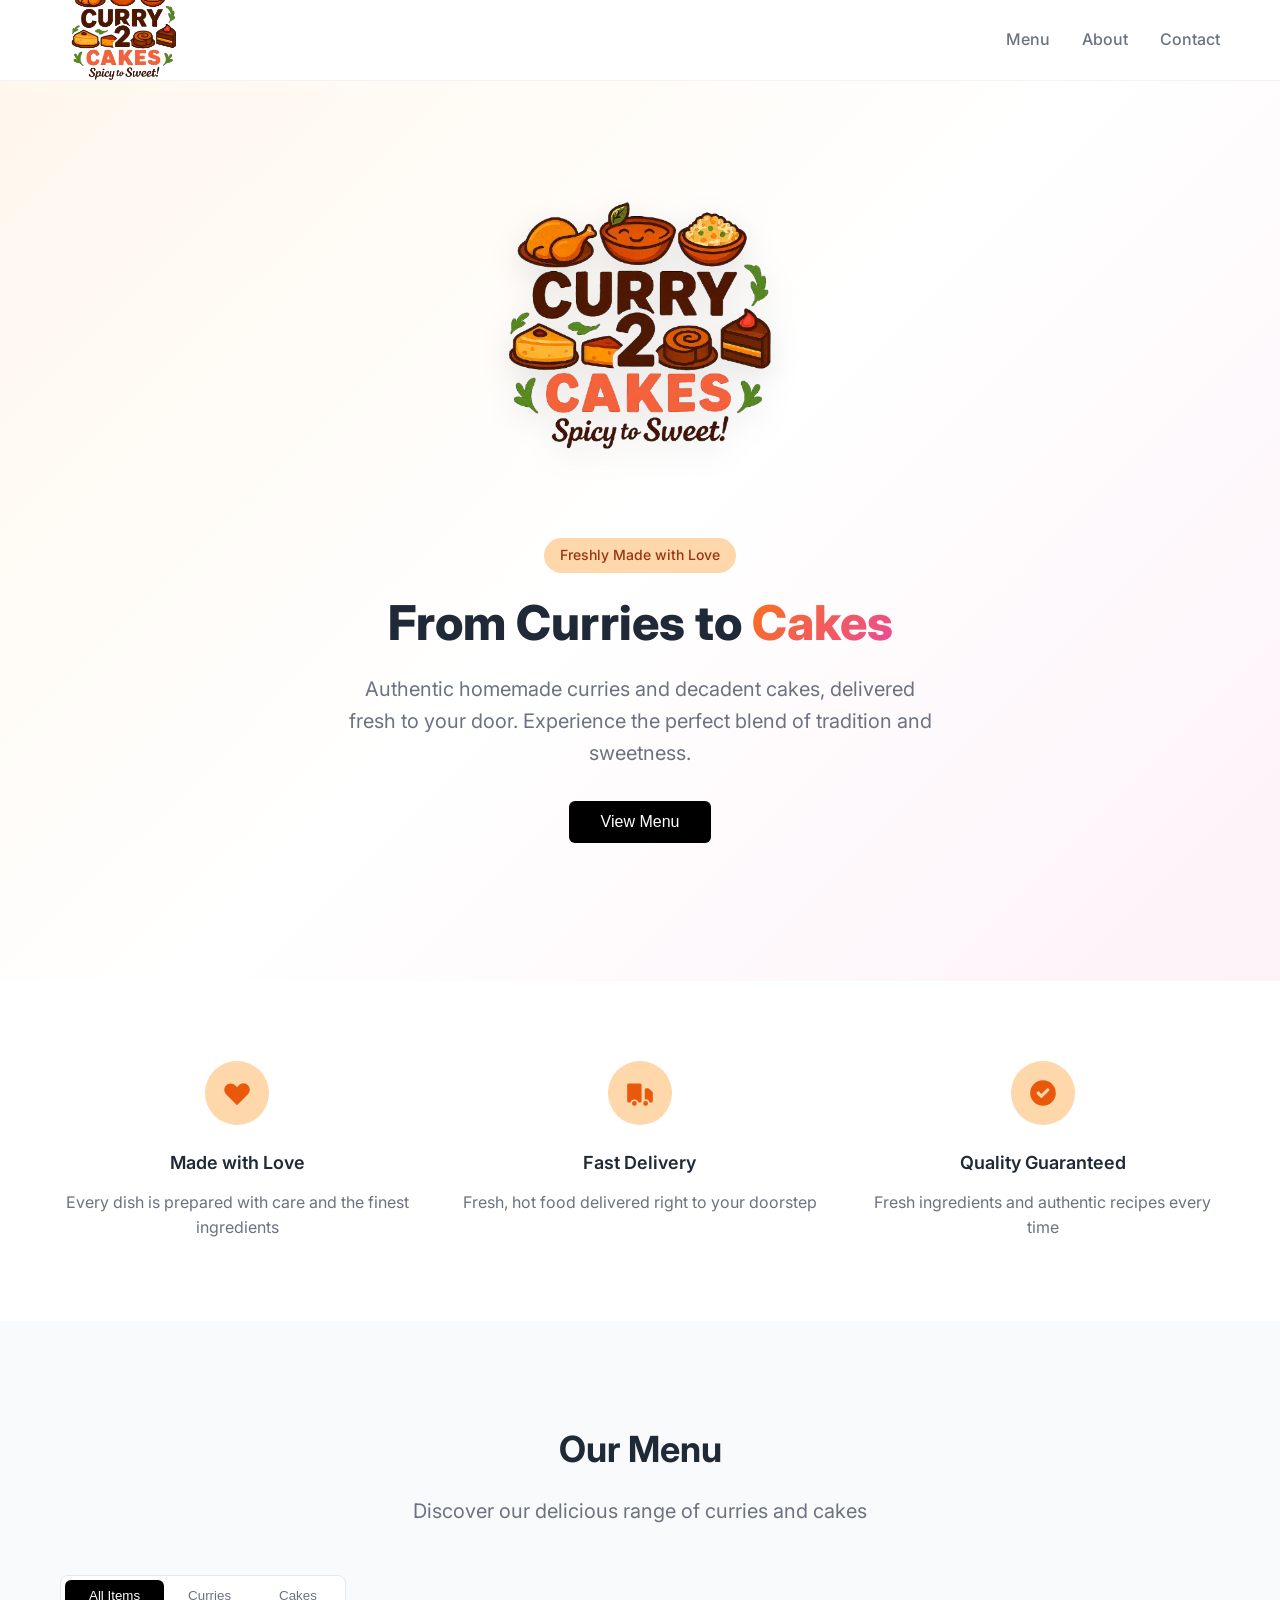
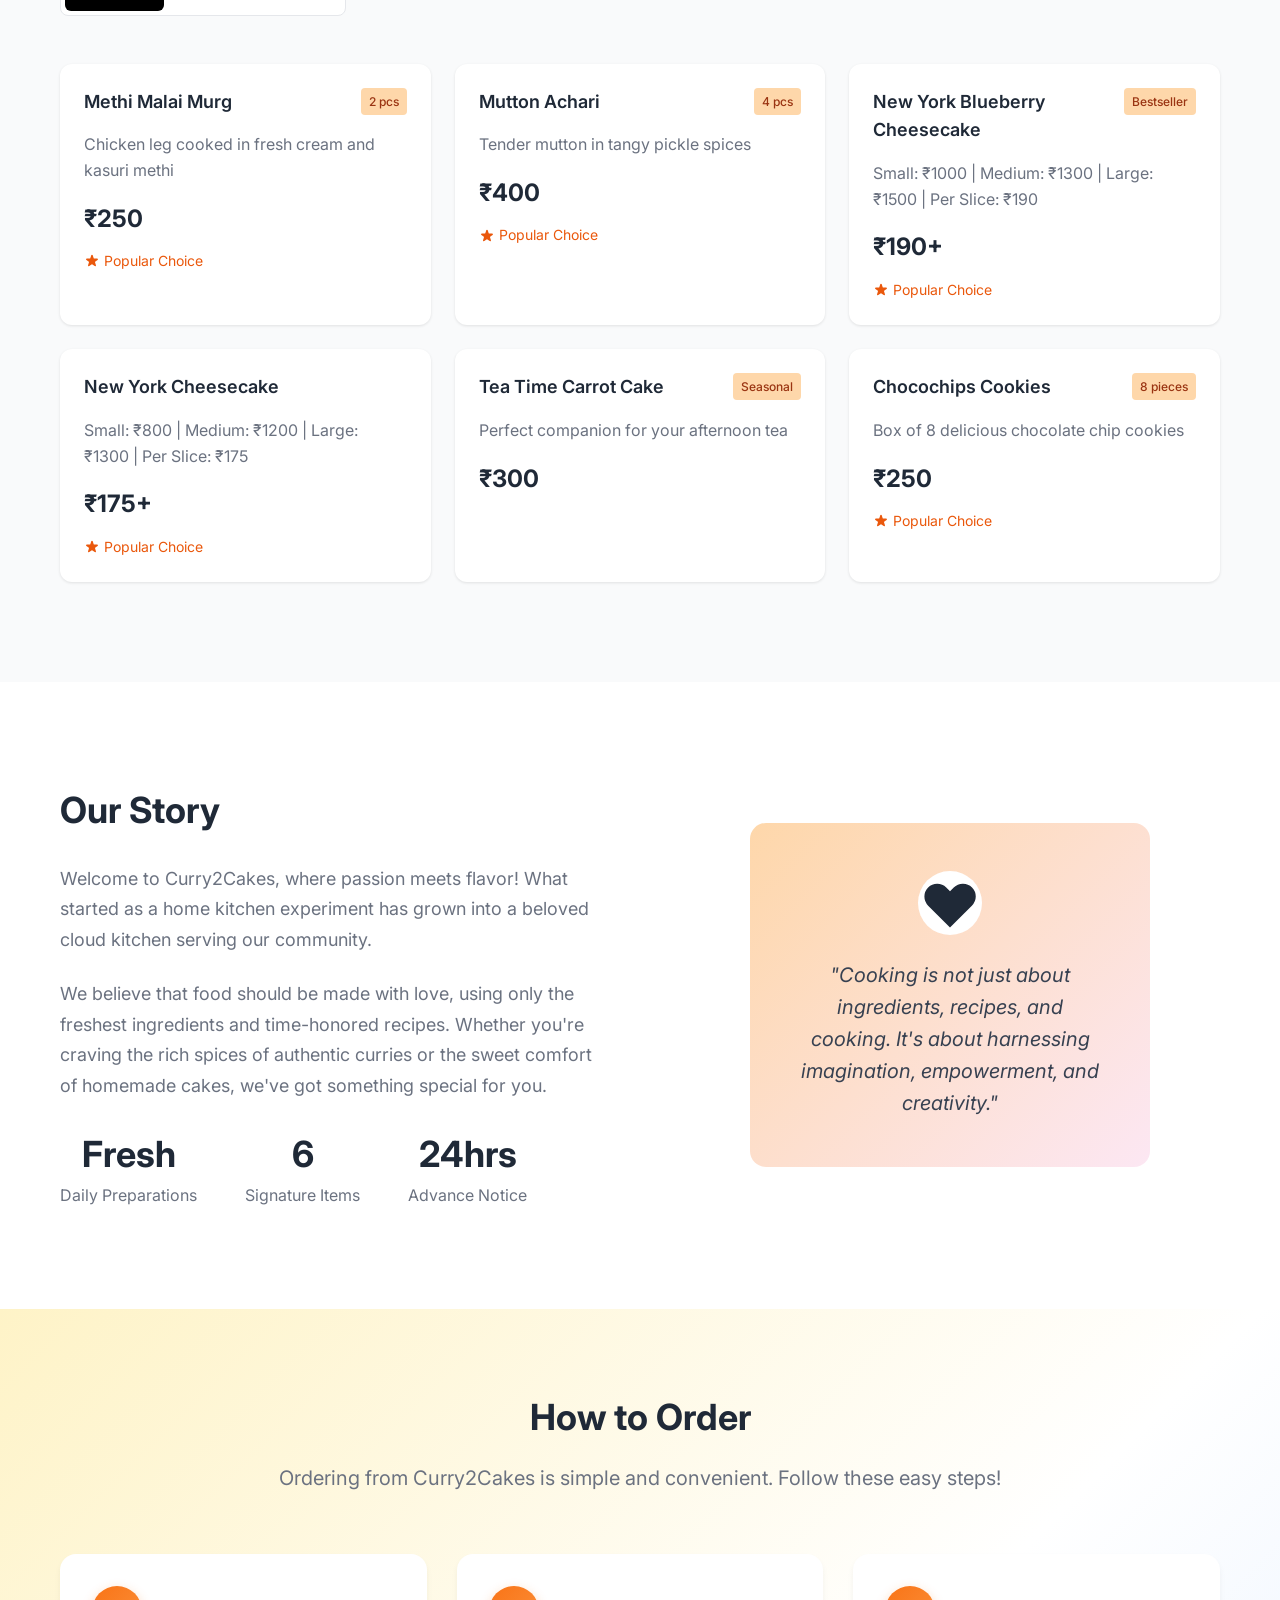
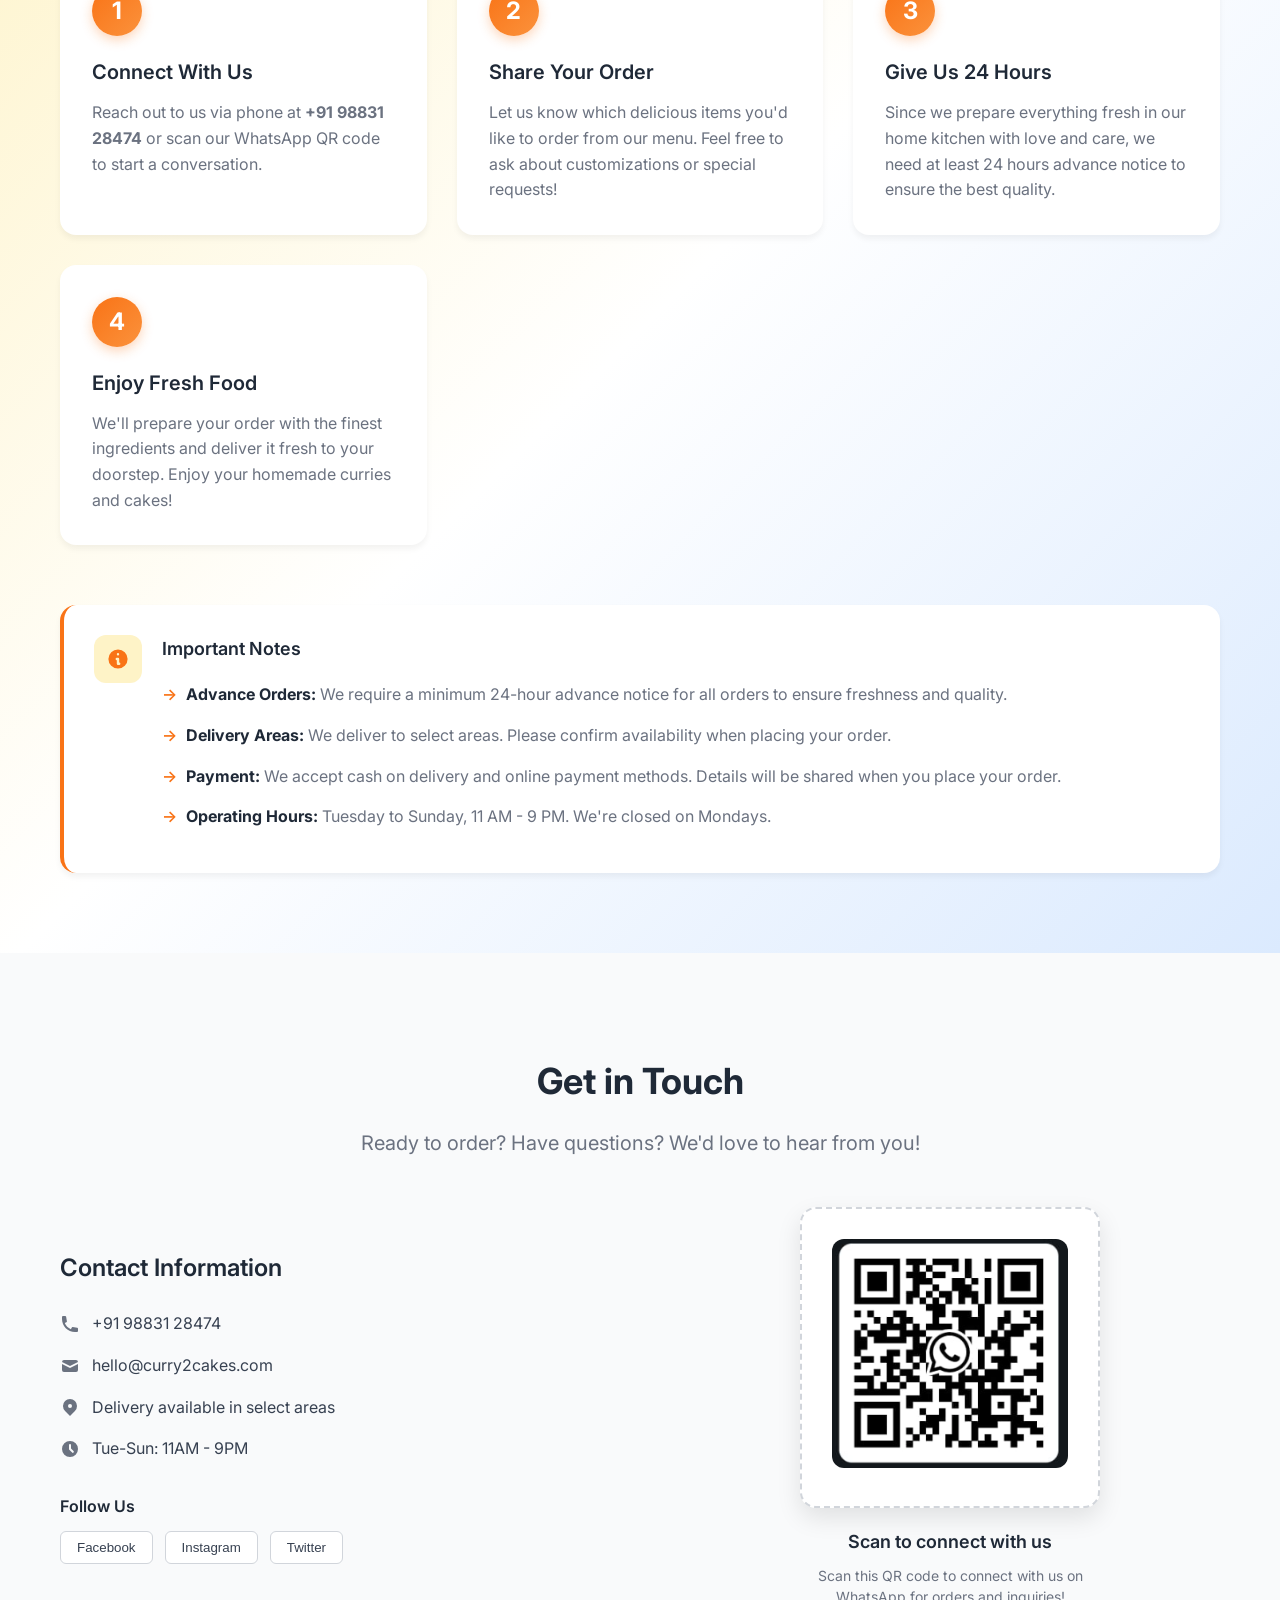
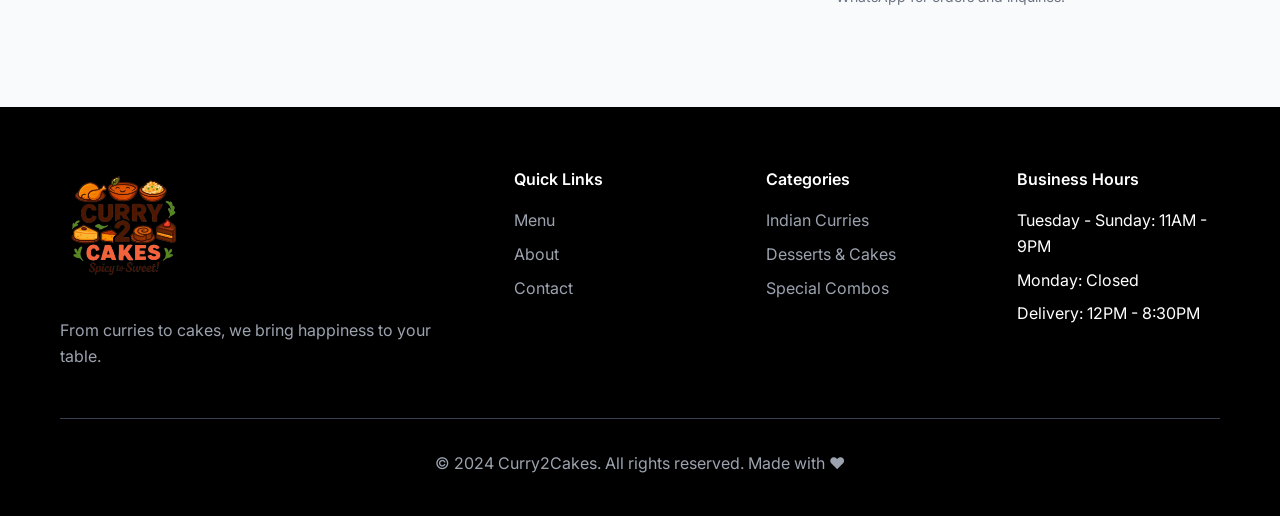
==== commit d3716d91: "Update statistics and fix cheesecake pricing - Changed statistics to be more realistic for a startup" ====
--- a/index.html
+++ b/index.html
@@ -125,16 +125,16 @@
                     </p>
                     <div class="stats">
                         <div class="stat">
-                            <div class="stat-number">500+</div>
-                            <div class="stat-label">Happy Customers</div>
+                            <div class="stat-number">Fresh</div>
+                            <div class="stat-label">Daily Preparations</div>
                         </div>
                         <div class="stat">
-                            <div class="stat-number">50+</div>
-                            <div class="stat-label">Menu Items</div>
+                            <div class="stat-number">6</div>
+                            <div class="stat-label">Signature Items</div>
                         </div>
                         <div class="stat">
-                            <div class="stat-number">5★</div>
-                            <div class="stat-label">Average Rating</div>
+                            <div class="stat-number">24hrs</div>
+                            <div class="stat-label">Advance Notice</div>
                         </div>
                     </div>
                 </div>
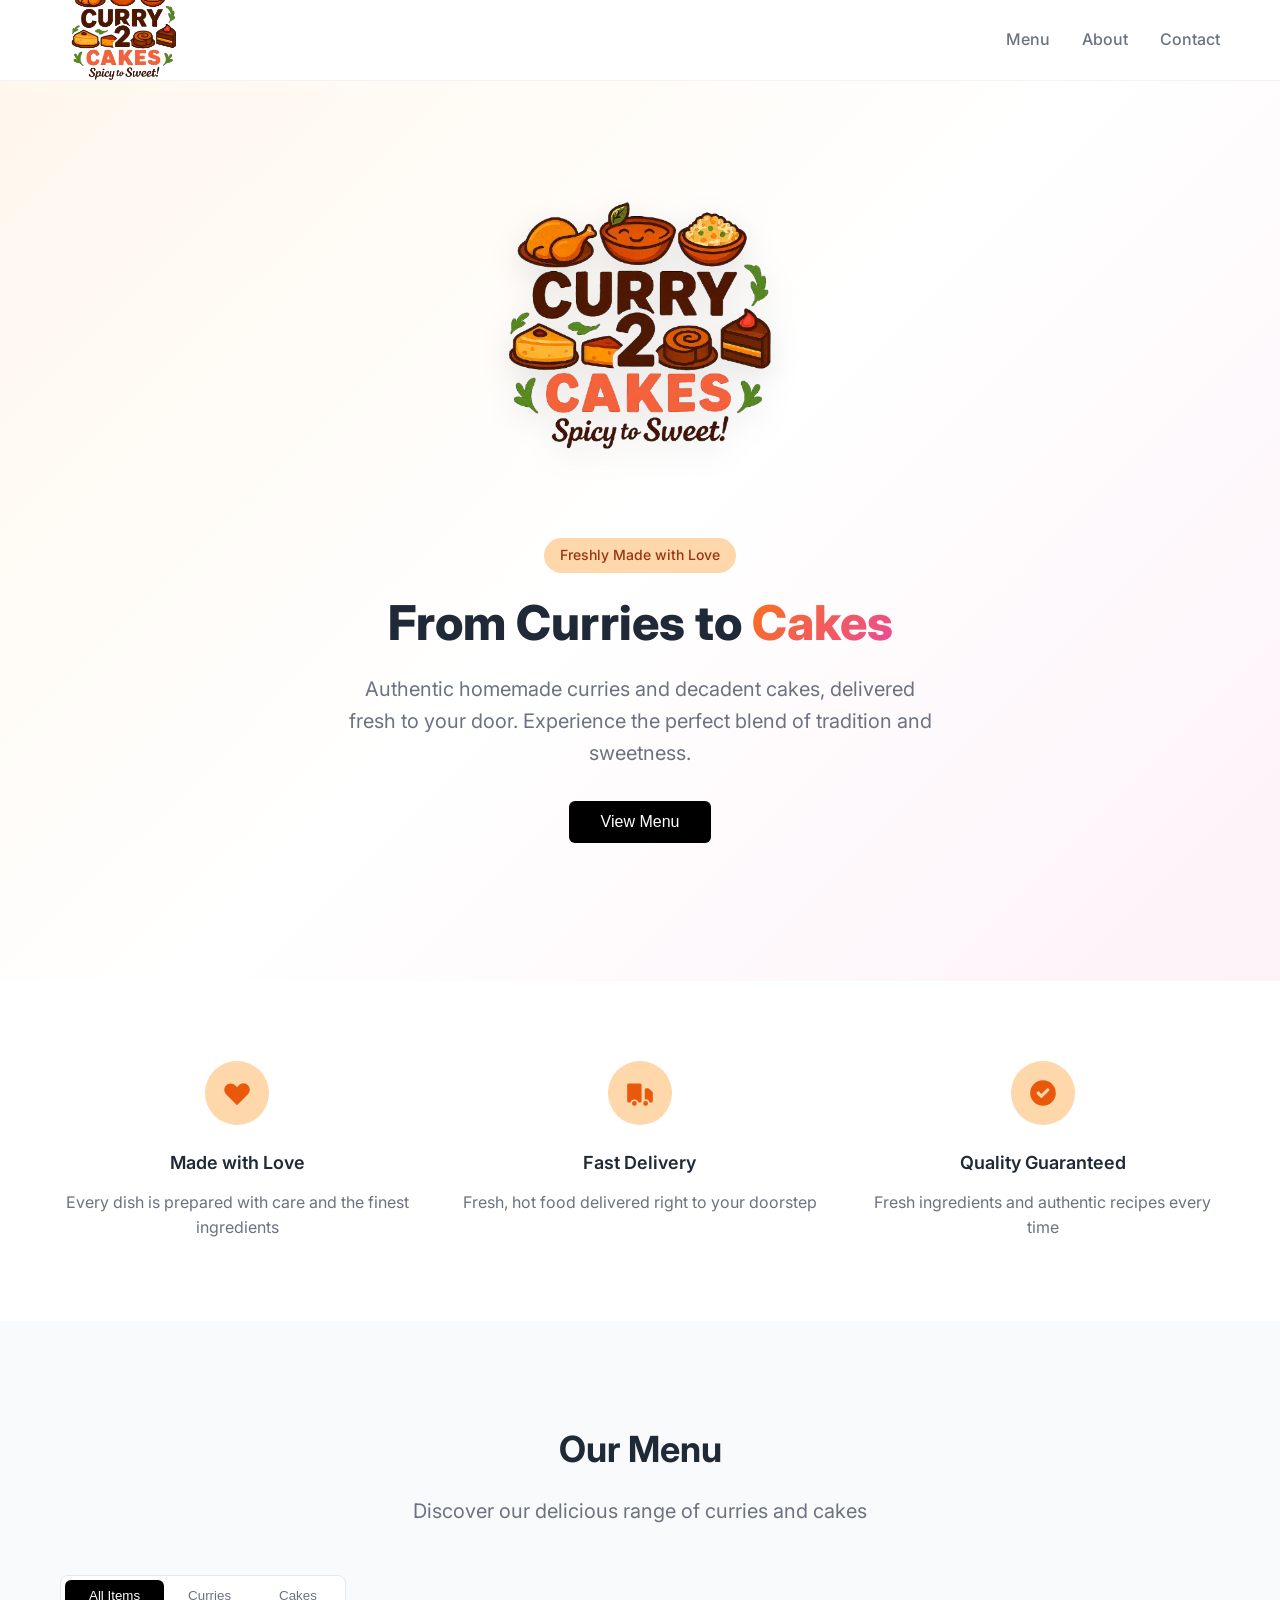
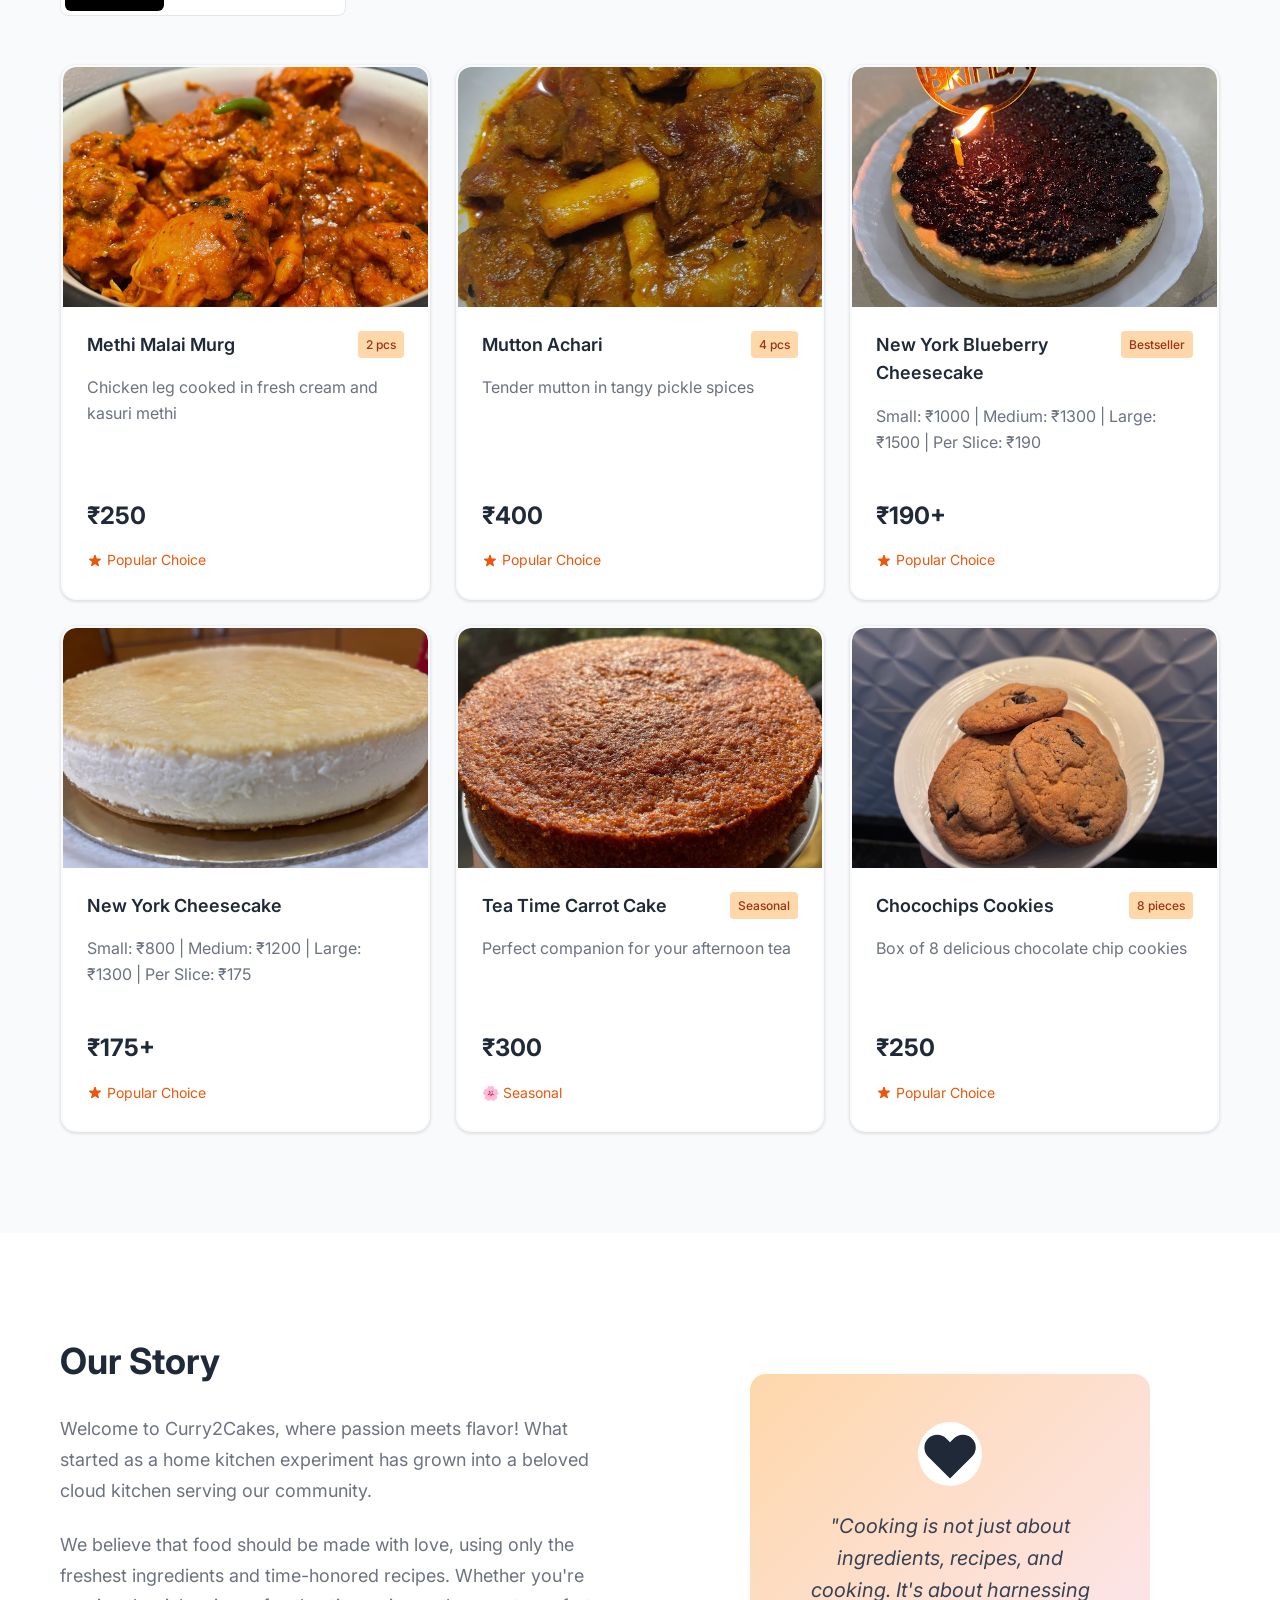
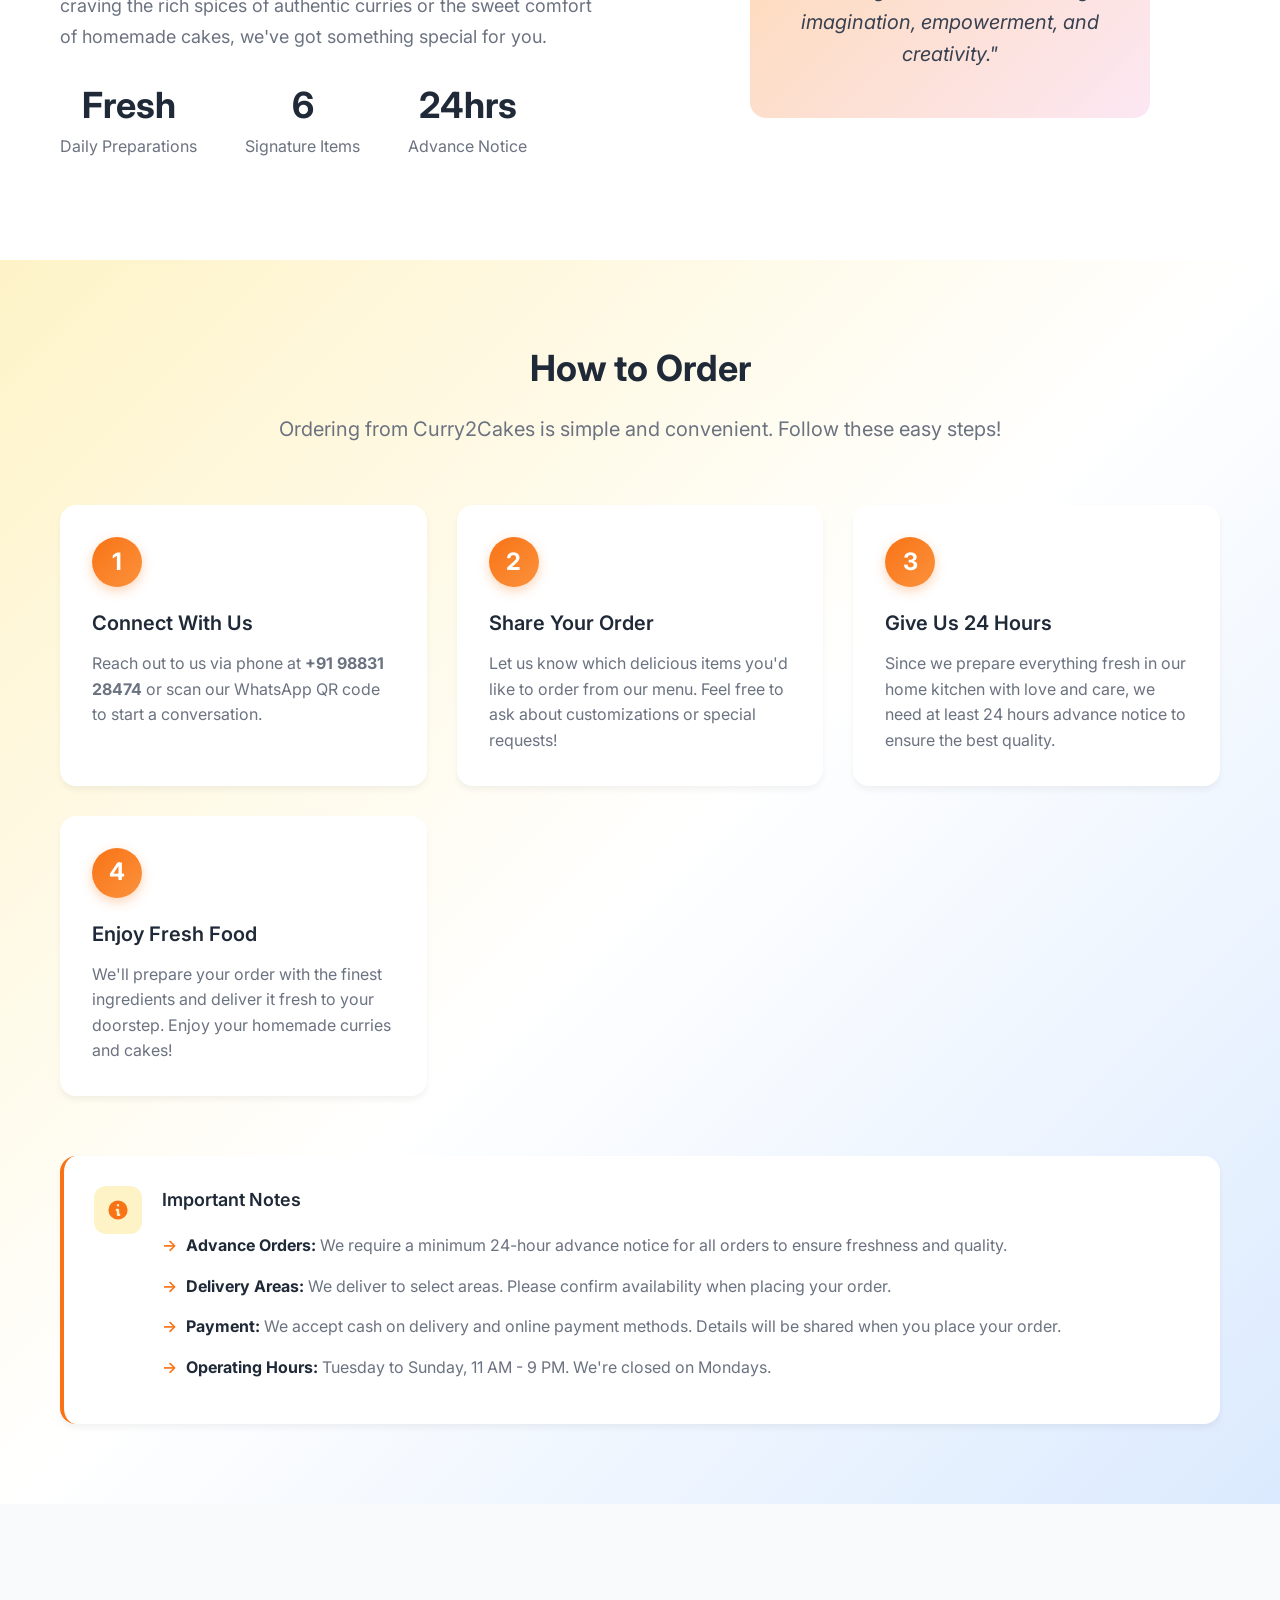
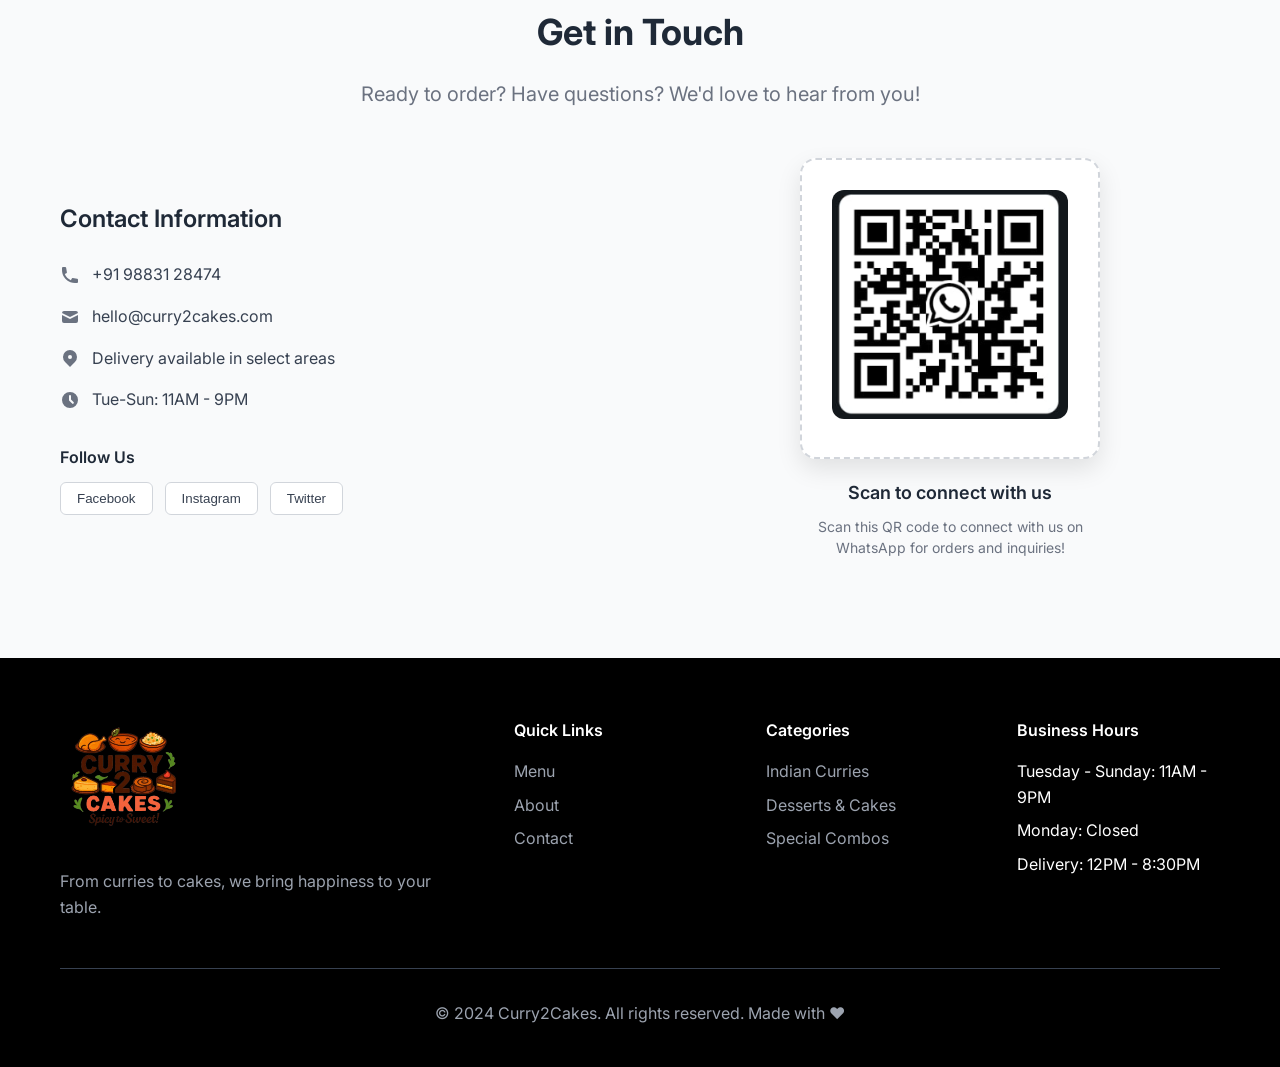
==== commit 8f22f12c: "Add Google Analytics GA4 tracking code (G-507557539)" ====
--- a/index.html
+++ b/index.html
@@ -1,6 +1,15 @@
 <!DOCTYPE html>
 <html lang="en">
 <head>
+    <!-- Google tag (gtag.js) -->
+    <script async src="https://www.googletagmanager.com/gtag/js?id=G-507557539"></script>
+    <script>
+      window.dataLayer = window.dataLayer || [];
+      function gtag(){dataLayer.push(arguments);}
+      gtag('js', new Date());
+      gtag('config', 'G-507557539');
+    </script>
+    
     <meta charset="UTF-8">
     <meta name="viewport" content="width=device-width, initial-scale=1.0">
     <title>Curry2Cakes - From Curries to Cakes</title>
--- a/style.css
+++ b/style.css
@@ -294,17 +294,58 @@
 
 .menu-item {
     background: white;
-    border-radius: 12px;
-    padding: 24px;
+    border-radius: 16px;
+    padding: 0;
     box-shadow: 0 1px 3px rgba(0, 0, 0, 0.1);
     transition: all 0.3s ease;
     position: relative;
     overflow: hidden;
+    border: 3px solid transparent;
+    background-clip: padding-box;
+    display: flex;
+    flex-direction: column;
 }
 
 .menu-item:hover {
-    box-shadow: 0 10px 15px rgba(0, 0, 0, 0.1);
-    transform: translateY(-2px);
+    box-shadow: 0 12px 24px rgba(249, 115, 22, 0.15);
+    transform: translateY(-4px);
+    border-color: #f97316;
+}
+
+.menu-item-image {
+    width: 100%;
+    height: 240px;
+    overflow: hidden;
+    position: relative;
+    border-radius: 13px 13px 0 0;
+    background: linear-gradient(135deg, #fef3c7 0%, #fed7aa 100%);
+}
+
+.menu-item-image::before {
+    content: '';
+    position: absolute;
+    top: 0;
+    left: 0;
+    right: 0;
+    bottom: 0;
+    background: linear-gradient(to bottom, transparent 0%, rgba(0,0,0,0.05) 100%);
+    z-index: 1;
+    pointer-events: none;
+}
+
+.menu-item-image img {
+    width: 100%;
+    height: 100%;
+    object-fit: cover;
+    transition: transform 0.5s ease;
+}
+
+.menu-item:hover .menu-item-image img {
+    transform: scale(1.08);
+}
+
+.menu-item-content {
+    padding: 24px;
 }
 
 .menu-item-header {
@@ -312,6 +353,8 @@
     justify-content: space-between;
     align-items: flex-start;
     margin-bottom: 16px;
+    padding: 0 24px;
+    padding-top: 24px;
 }
 
 .menu-item h3 {
@@ -333,12 +376,16 @@
     color: #6b7280;
     margin-bottom: 16px;
     line-height: 1.6;
+    padding: 0 24px;
+    min-height: 77px;
 }
 
 .menu-item-footer {
     display: flex;
     justify-content: space-between;
     align-items: center;
+    padding: 0 24px;
+    margin-top: auto;
 }
 
 .menu-price {
@@ -351,10 +398,17 @@
     display: flex;
     align-items: center;
     margin-top: 12px;
+    margin-bottom: 24px;
     font-size: 14px;
+    padding: 0 24px;
+    min-height: 26px;
 }
 
 .popular {
+    color: #ea580c;
+}
+
+.seasonal {
     color: #ea580c;
 }
 
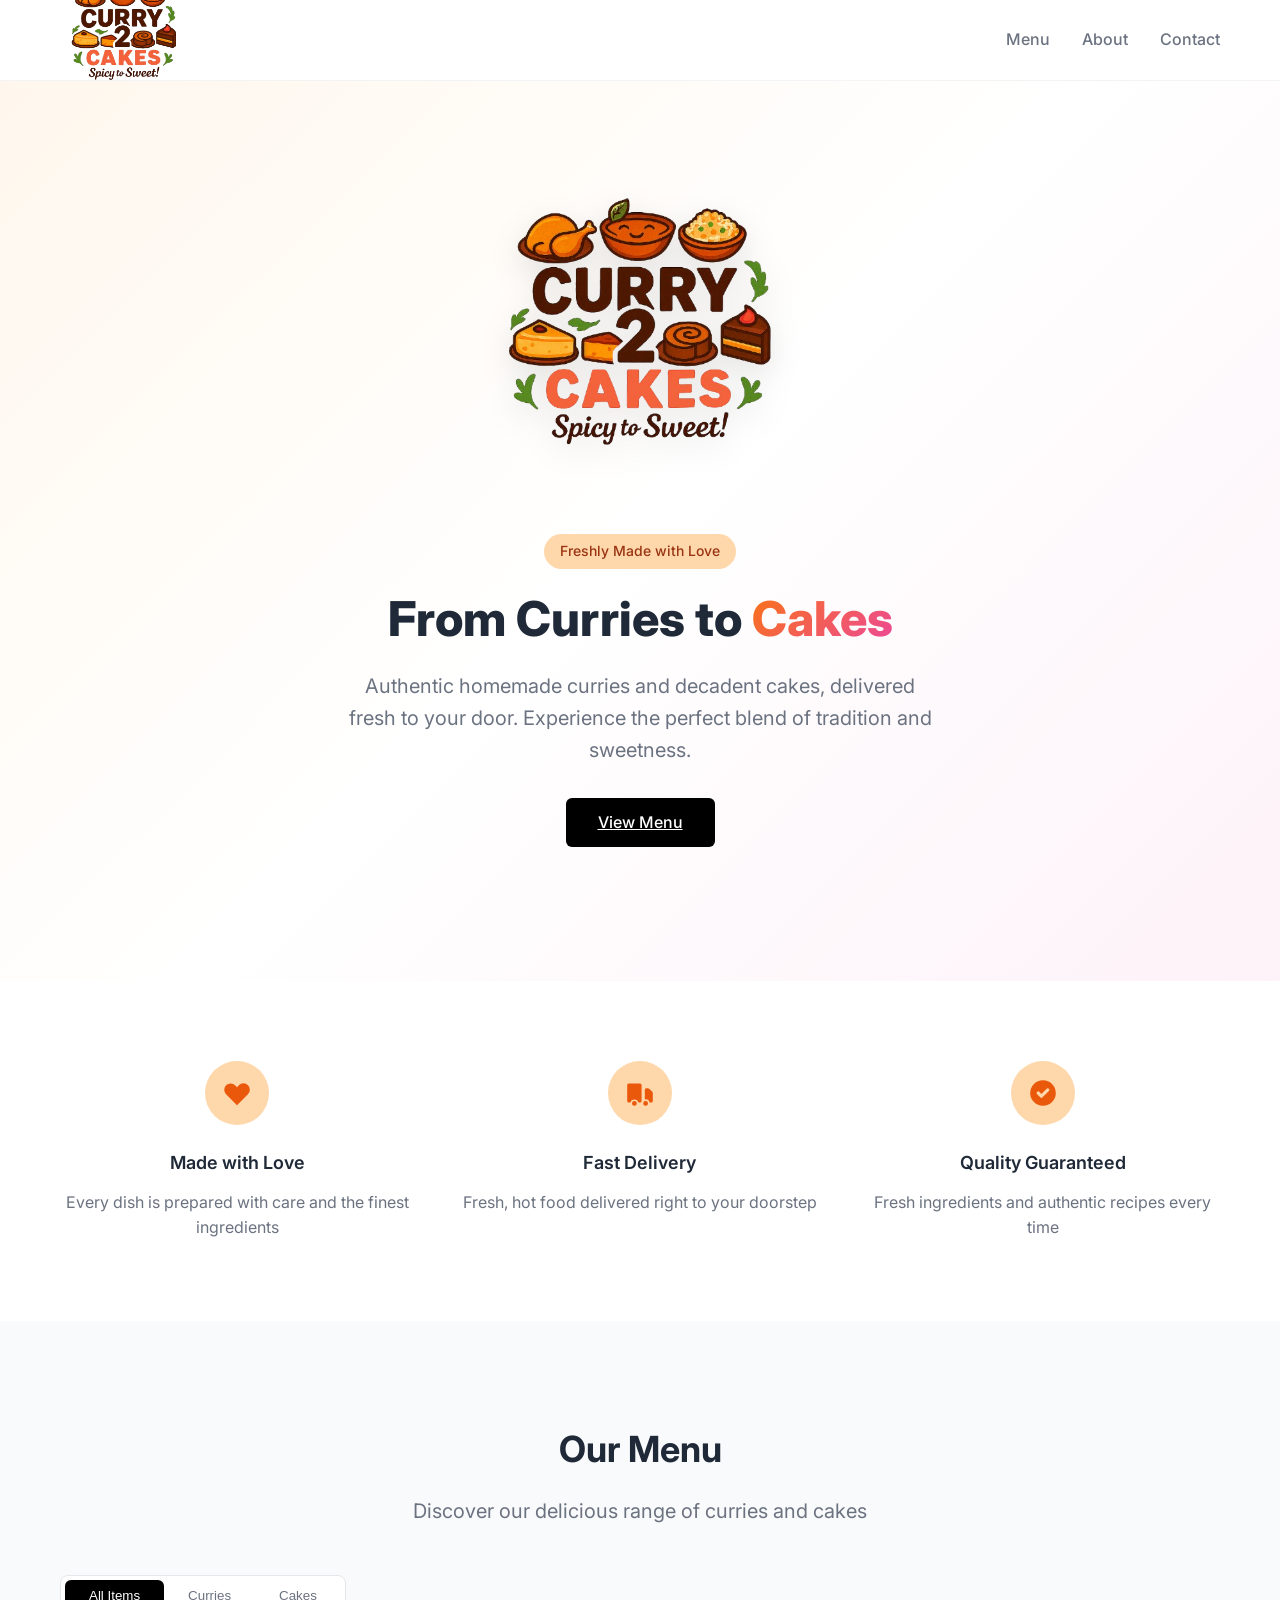
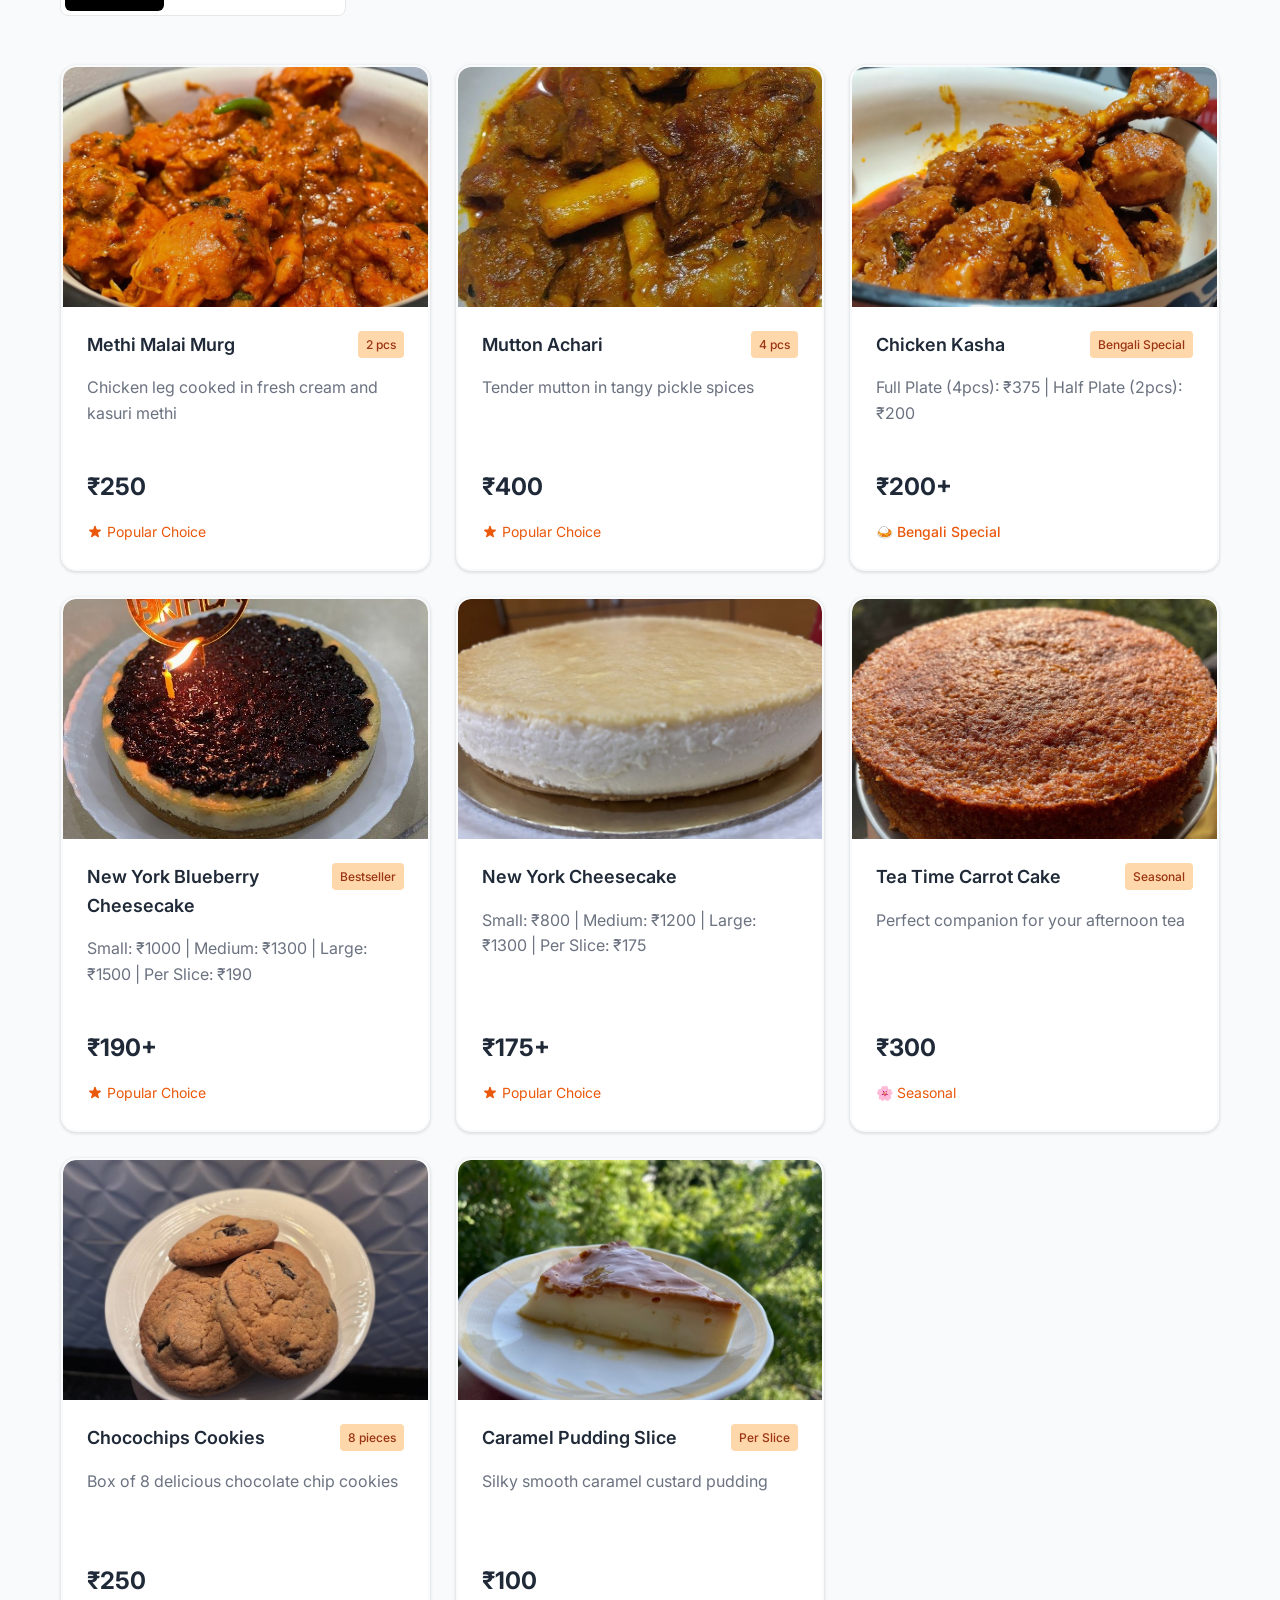
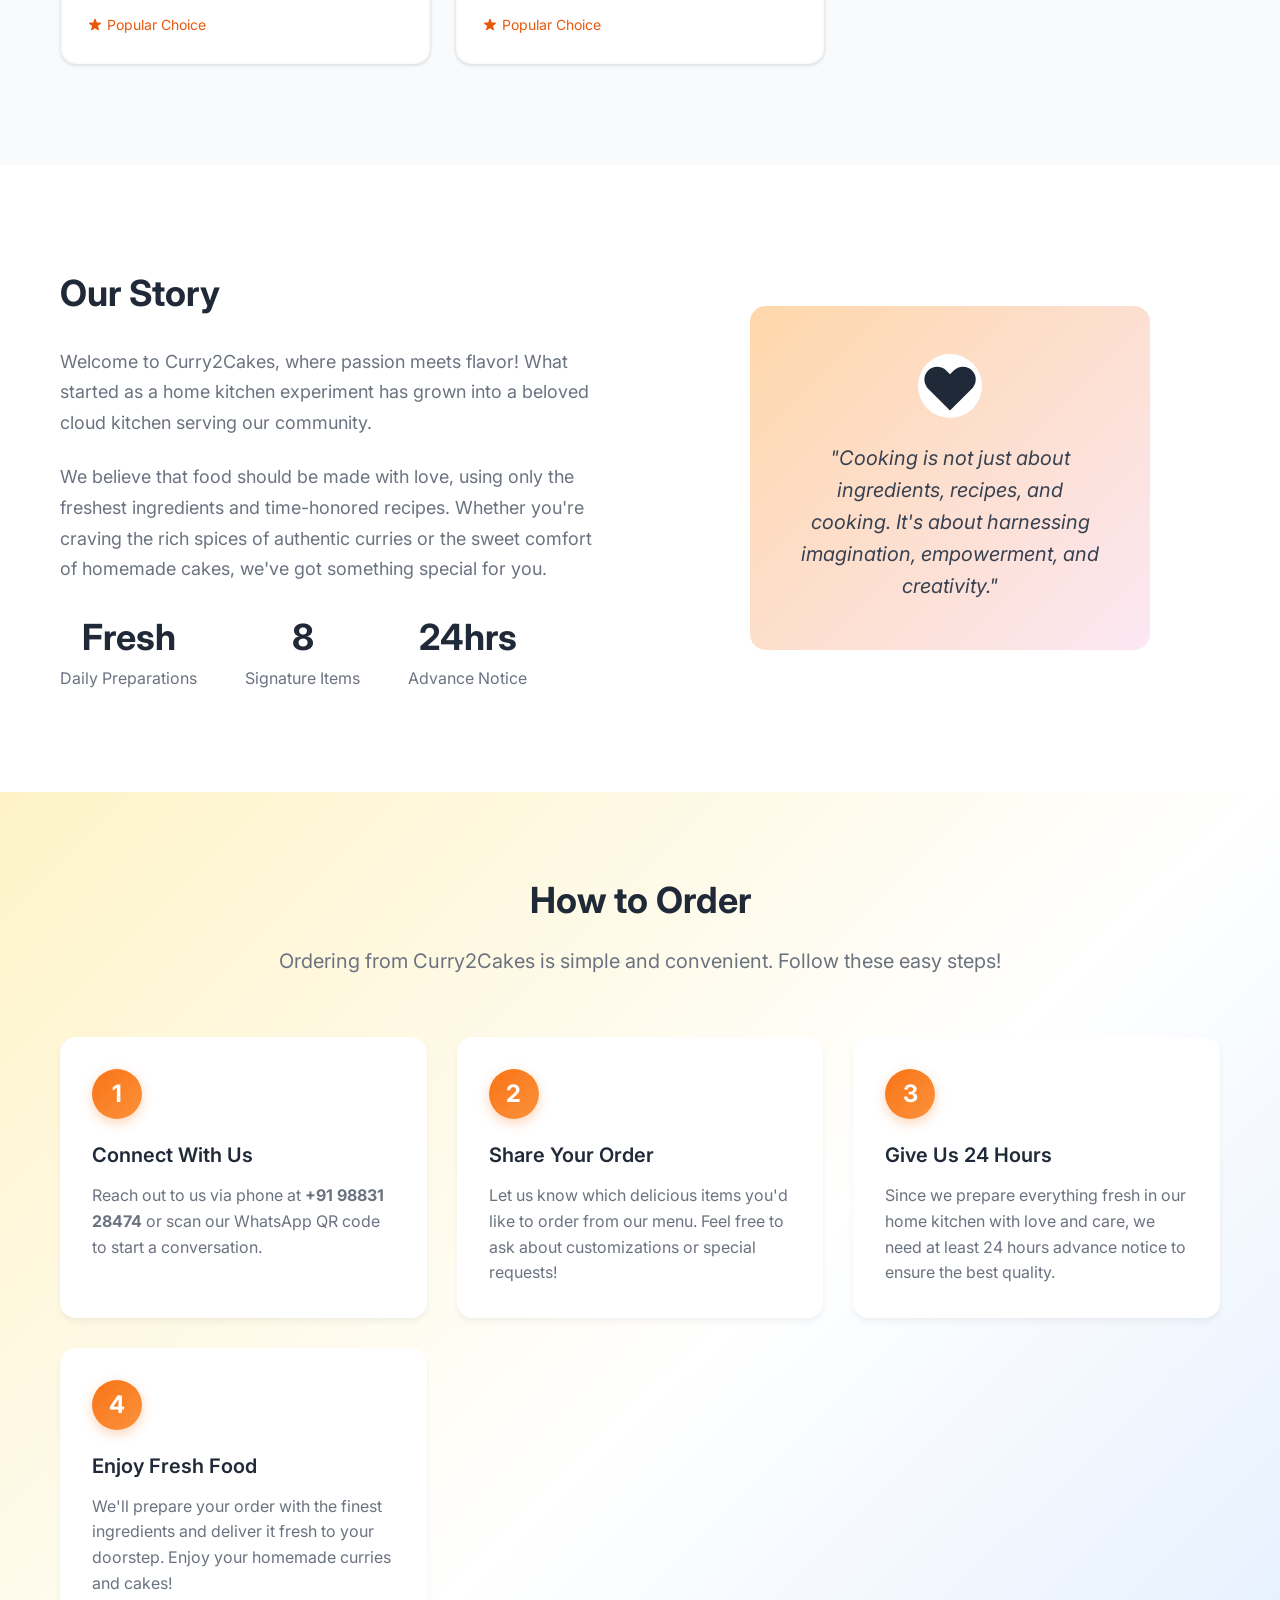
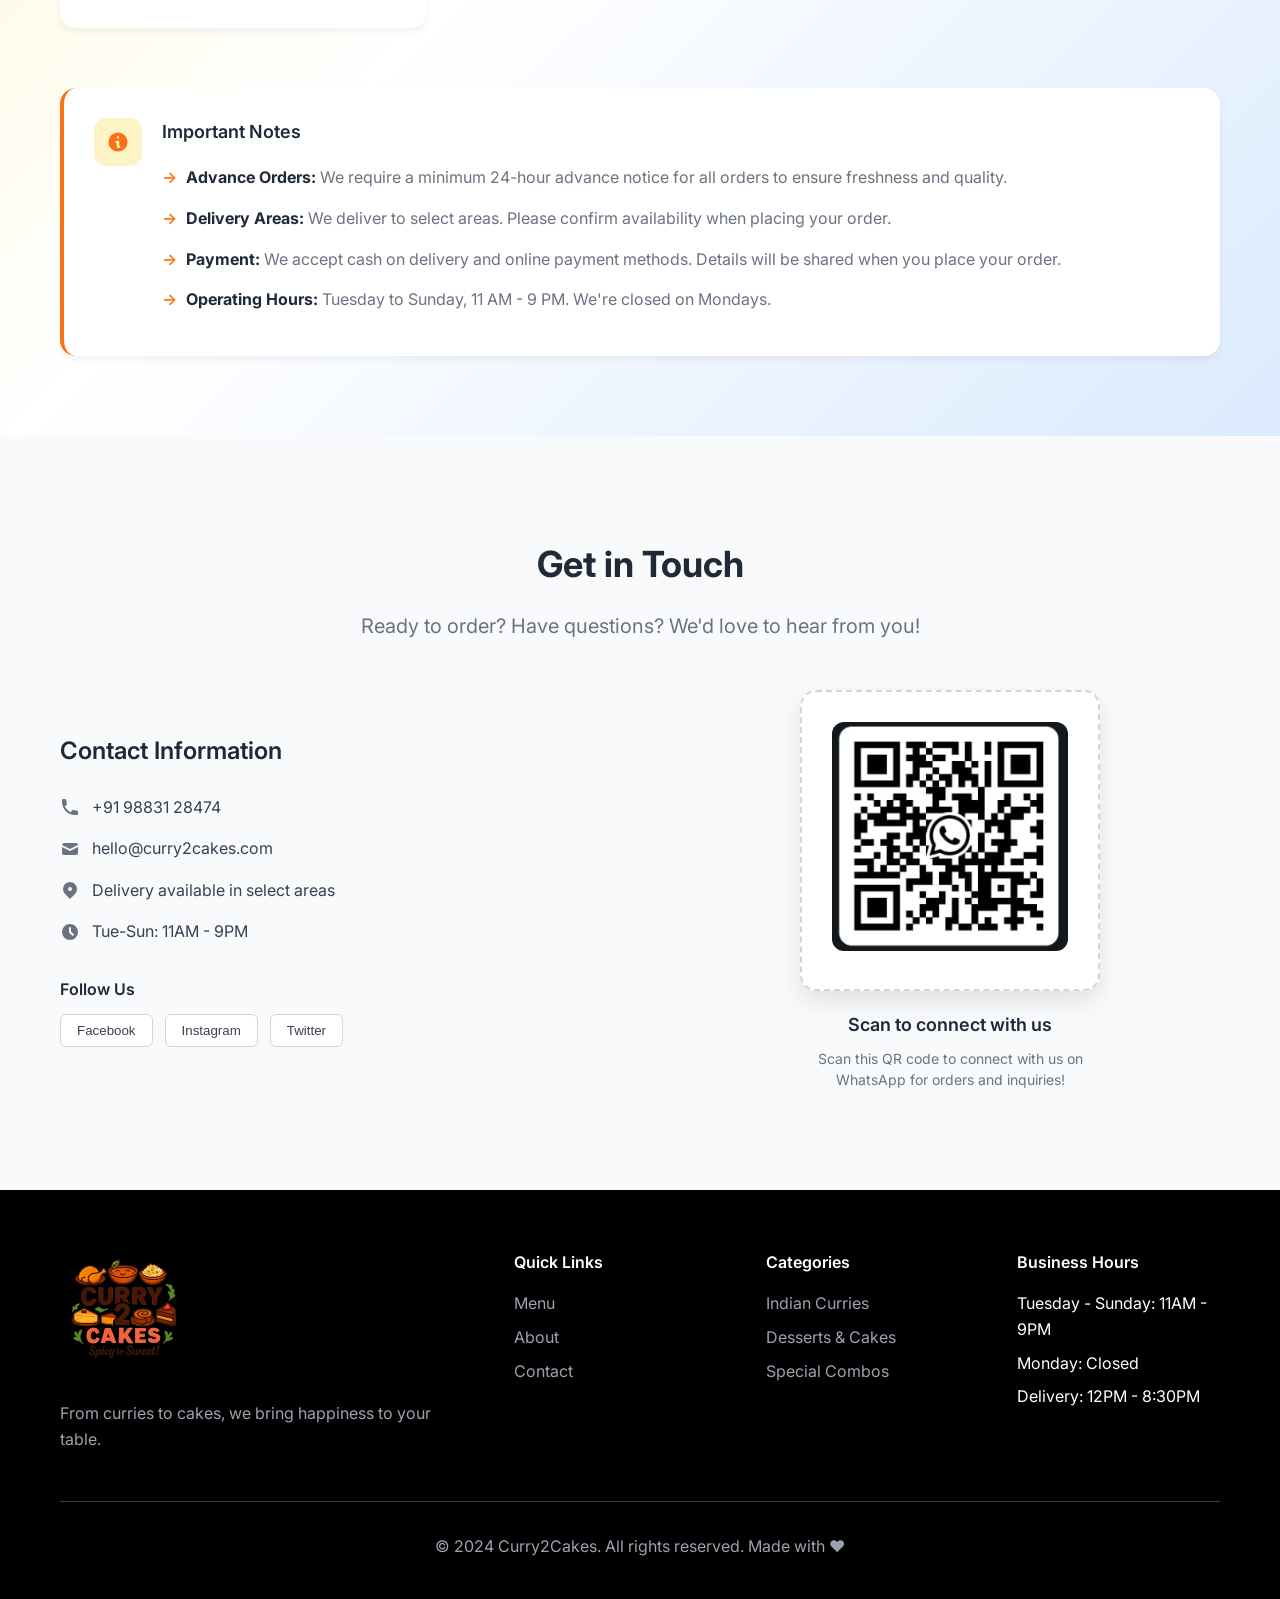
==== commit 4dcf3c6b: "Fix View Menu button navigation and make signature items count dynamic - Fixed View Menu button to p" ====
--- a/index.html
+++ b/index.html
@@ -2,12 +2,12 @@
 <html lang="en">
 <head>
     <!-- Google tag (gtag.js) -->
-    <script async src="https://www.googletagmanager.com/gtag/js?id=G-507557539"></script>
+    <script async src="https://www.googletagmanager.com/gtag/js?id=G-EH6N2HGMCW"></script>
     <script>
       window.dataLayer = window.dataLayer || [];
       function gtag(){dataLayer.push(arguments);}
       gtag('js', new Date());
-      gtag('config', 'G-507557539');
+      gtag('config', 'G-EH6N2HGMCW');
     </script>
     
     <meta charset="UTF-8">
@@ -55,7 +55,7 @@
                     Experience the perfect blend of tradition and sweetness.
                 </p>
                 <div class="hero-buttons">
-                    <button class="btn btn-primary">View Menu</button>
+                    <a href="#menu" class="btn btn-primary">View Menu</a>
                 </div>
             </div>
         </div>
@@ -138,7 +138,7 @@
                             <div class="stat-label">Daily Preparations</div>
                         </div>
                         <div class="stat">
-                            <div class="stat-number">6</div>
+                            <div class="stat-number" id="menuItemCount">6</div>
                             <div class="stat-label">Signature Items</div>
                         </div>
                         <div class="stat">
--- a/style.css
+++ b/style.css
@@ -1068,3 +1068,272 @@
         align-self: flex-start;
     }
 }
+
+
+/* Menu Item Modal Popup */
+.menu-modal {
+    position: fixed;
+    top: 0;
+    left: 0;
+    width: 100%;
+    height: 100%;
+    z-index: 10000;
+    opacity: 0;
+    transition: opacity 0.3s ease;
+}
+
+.menu-modal.active {
+    opacity: 1;
+}
+
+.menu-modal-overlay {
+    position: absolute;
+    top: 0;
+    left: 0;
+    width: 100%;
+    height: 100%;
+    background: rgba(0, 0, 0, 0.8);
+    backdrop-filter: blur(5px);
+}
+
+.menu-modal-content {
+    position: relative;
+    max-width: 900px;
+    max-height: 90vh;
+    margin: 5vh auto;
+    background: white;
+    border-radius: 20px;
+    overflow: hidden;
+    box-shadow: 0 20px 60px rgba(0, 0, 0, 0.3);
+    animation: slideUp 0.3s ease;
+}
+
+@keyframes slideUp {
+    from {
+        transform: translateY(50px);
+        opacity: 0;
+    }
+    to {
+        transform: translateY(0);
+        opacity: 1;
+    }
+}
+
+.menu-modal-close {
+    position: absolute;
+    top: 20px;
+    right: 20px;
+    width: 40px;
+    height: 40px;
+    border: none;
+    background: rgba(255, 255, 255, 0.9);
+    border-radius: 50%;
+    font-size: 24px;
+    cursor: pointer;
+    z-index: 10;
+    display: flex;
+    align-items: center;
+    justify-content: center;
+    transition: all 0.3s ease;
+    box-shadow: 0 2px 10px rgba(0, 0, 0, 0.1);
+}
+
+.menu-modal-close:hover {
+    background: #f97316;
+    color: white;
+    transform: rotate(90deg);
+}
+
+.menu-modal-body {
+    display: grid;
+    grid-template-columns: 1fr 1fr;
+    max-height: 90vh;
+    overflow-y: auto;
+}
+
+.menu-modal-image {
+    position: sticky;
+    top: 0;
+    height: fit-content;
+}
+
+.menu-modal-image img {
+    width: 100%;
+    height: 500px;
+    object-fit: cover;
+    display: block;
+}
+
+.menu-modal-details {
+    padding: 40px;
+    background: white;
+}
+
+.menu-modal-details h2 {
+    font-size: 32px;
+    font-weight: 700;
+    color: #1a1a1a;
+    margin-bottom: 10px;
+}
+
+.menu-modal-price {
+    font-size: 28px;
+    font-weight: 700;
+    color: #f97316;
+    margin-bottom: 30px;
+}
+
+.menu-modal-section {
+    margin-bottom: 30px;
+}
+
+.menu-modal-section h3 {
+    font-size: 18px;
+    font-weight: 600;
+    color: #1a1a1a;
+    margin-bottom: 12px;
+    display: flex;
+    align-items: center;
+    gap: 8px;
+}
+
+.menu-modal-section p {
+    font-size: 15px;
+    line-height: 1.7;
+    color: #666;
+}
+
+.menu-modal-pairings {
+    display: flex;
+    flex-wrap: wrap;
+    gap: 10px;
+}
+
+.pairing-tag {
+    display: inline-block;
+    padding: 8px 16px;
+    background: linear-gradient(135deg, #fef3c7 0%, #fde68a 100%);
+    border-radius: 20px;
+    font-size: 14px;
+    font-weight: 500;
+    color: #92400e;
+}
+
+.fun-fact {
+    background: linear-gradient(135deg, #dbeafe 0%, #bfdbfe 100%);
+    padding: 20px;
+    border-radius: 12px;
+    border-left: 4px solid #3b82f6;
+}
+
+.fun-fact h3 {
+    color: #1e40af;
+}
+
+.fun-fact p {
+    color: #1e3a8a;
+    margin: 0;
+}
+
+.menu-modal-actions {
+    display: flex;
+    gap: 12px;
+    margin-top: 30px;
+}
+
+.btn-order {
+    flex: 1;
+    text-align: center;
+    text-decoration: none;
+    display: inline-block;
+}
+
+.btn-secondary {
+    background: #e5e7eb;
+    color: #374151;
+}
+
+.btn-secondary:hover {
+    background: #d1d5db;
+}
+
+/* Responsive Modal */
+@media (max-width: 768px) {
+    .menu-modal {
+        height: 100vh;
+        height: 100dvh; /* Dynamic viewport height for mobile */
+    }
+    
+    .menu-modal-overlay {
+        height: 100vh;
+        height: 100dvh;
+    }
+    
+    .menu-modal-content {
+        margin: 0;
+        max-height: 100vh;
+        max-height: 100dvh;
+        height: 100vh;
+        height: 100dvh;
+        border-radius: 0;
+        display: flex;
+        flex-direction: column;
+    }
+    
+    .menu-modal-body {
+        grid-template-columns: 1fr;
+        max-height: 100%;
+        flex: 1;
+        display: flex;
+        flex-direction: column;
+    }
+    
+    .menu-modal-image {
+        position: relative;
+    }
+    
+    .menu-modal-image img {
+        height: 300px;
+    }
+    
+    .menu-modal-details {
+        padding: 30px 20px;
+        flex: 1;
+        overflow-y: auto;
+        background: white;
+    }
+    
+    .menu-modal-details h2 {
+        font-size: 24px;
+    }
+    
+    .menu-modal-price {
+        font-size: 22px;
+    }
+    
+    .menu-modal-actions {
+        flex-direction: column;
+    }
+}
+
+/* Add cursor pointer to menu items */
+.menu-item {
+    cursor: pointer;
+}
+
+.menu-item:active {
+    transform: translateY(-2px);
+}
+
+/* Bengali Special Badge */
+.menu-item-meta.bengali {
+    color: #ea580c;
+    font-size: 0.875rem;
+    font-weight: 500;
+}
+
+.menu-item-meta.bengali span {
+    display: flex;
+    align-items: center;
+    gap: 0.25rem;
+}
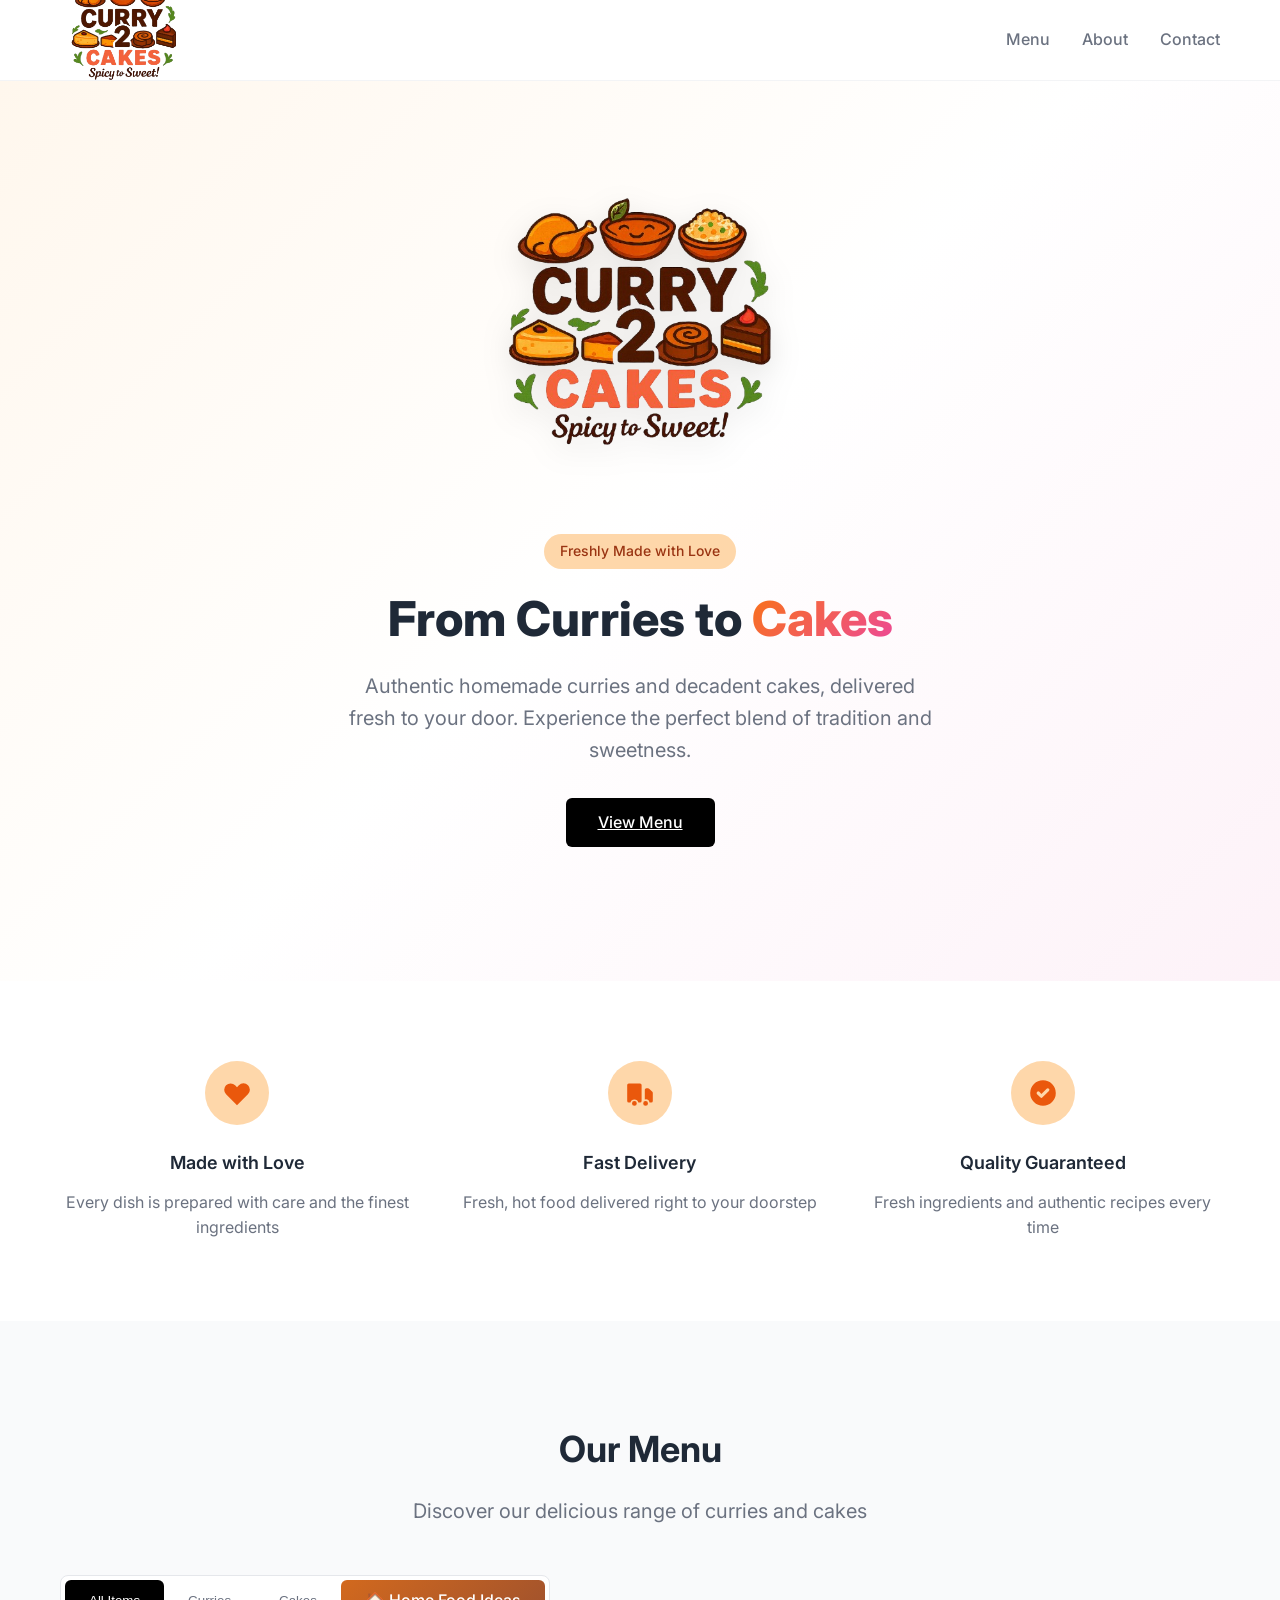
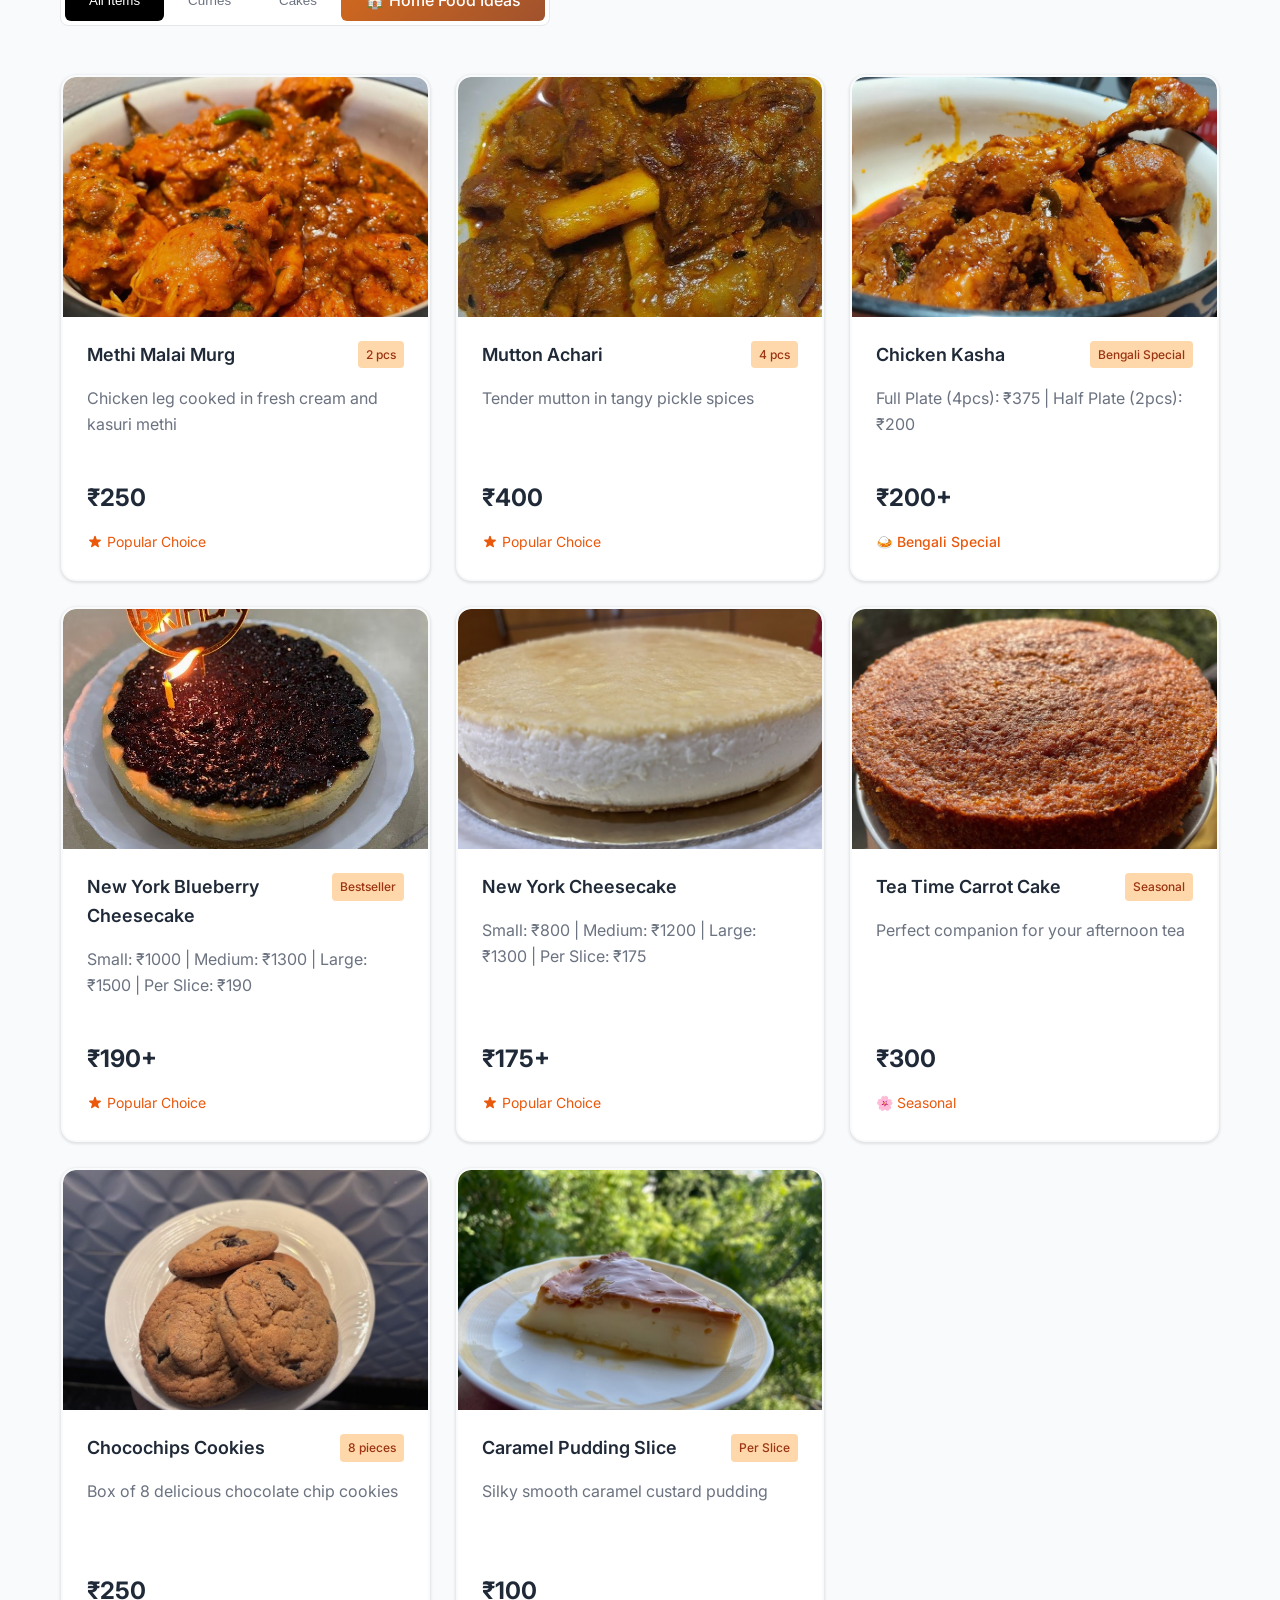
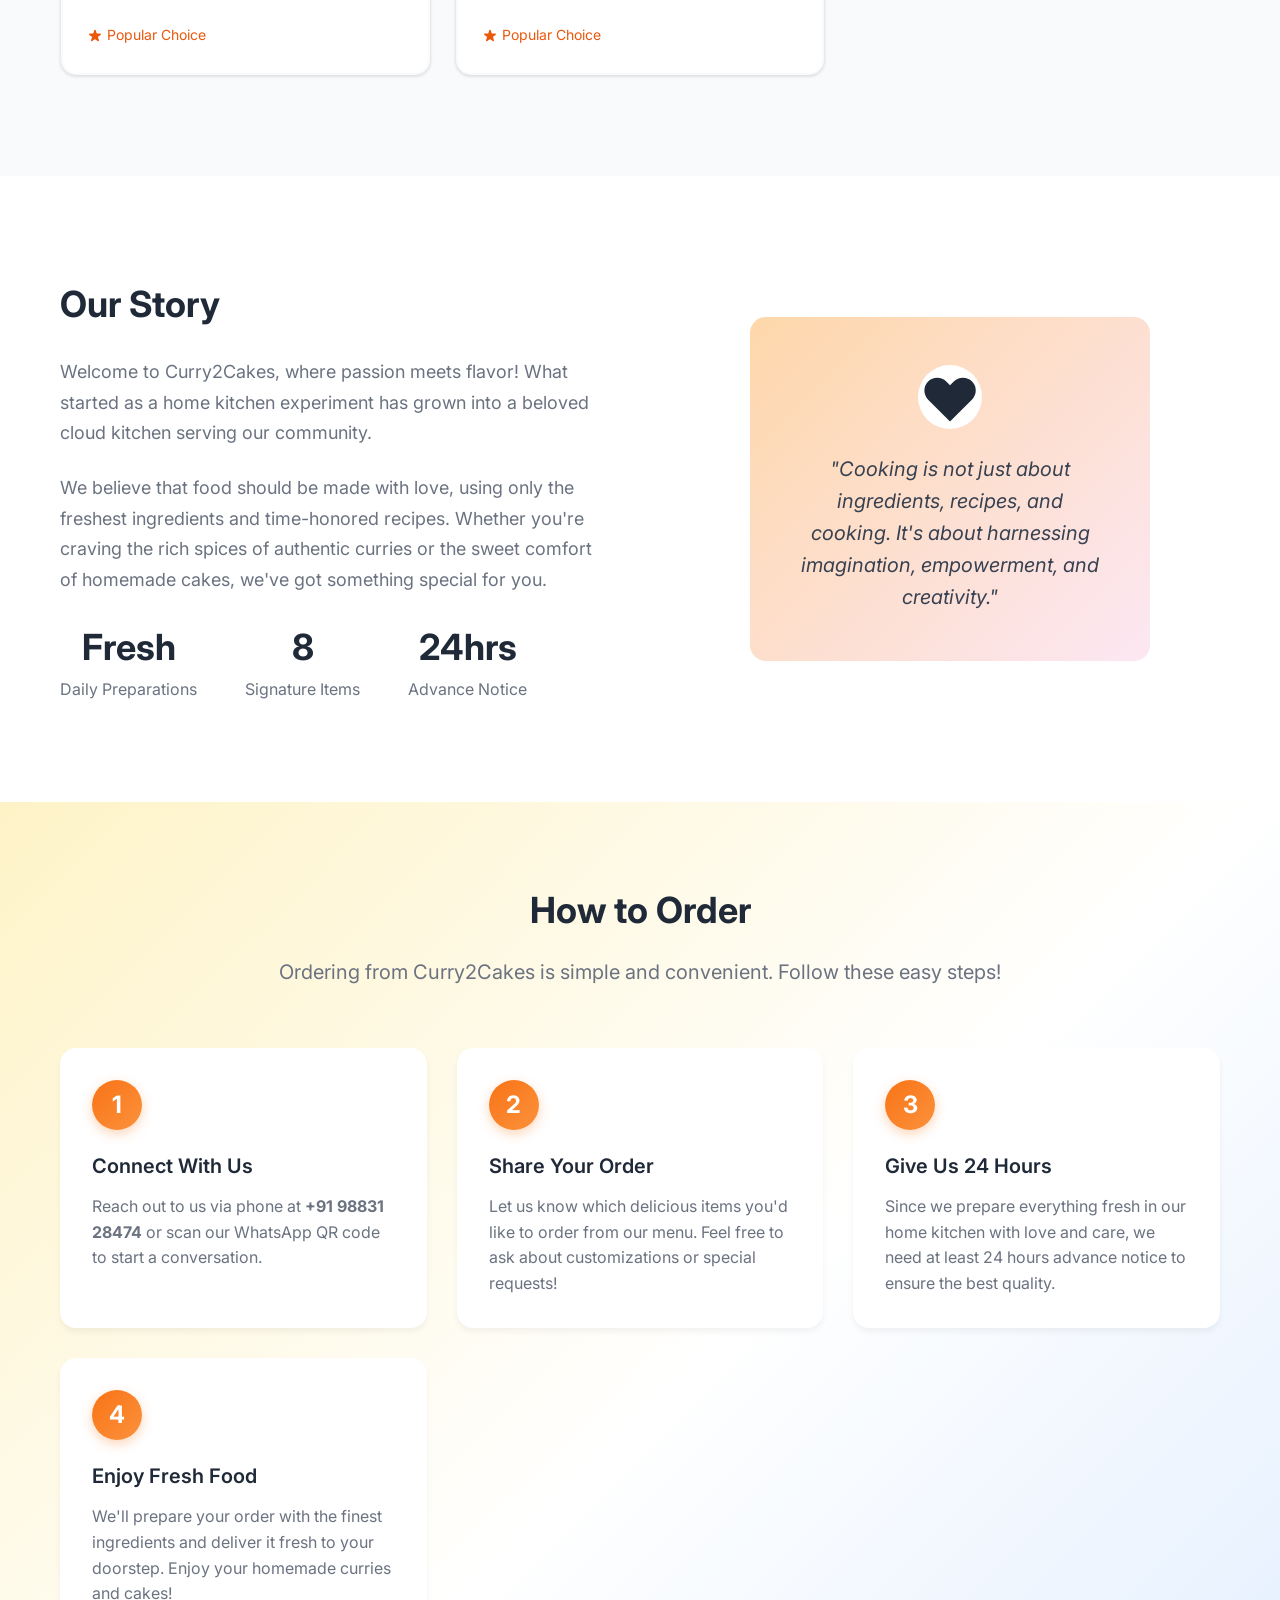
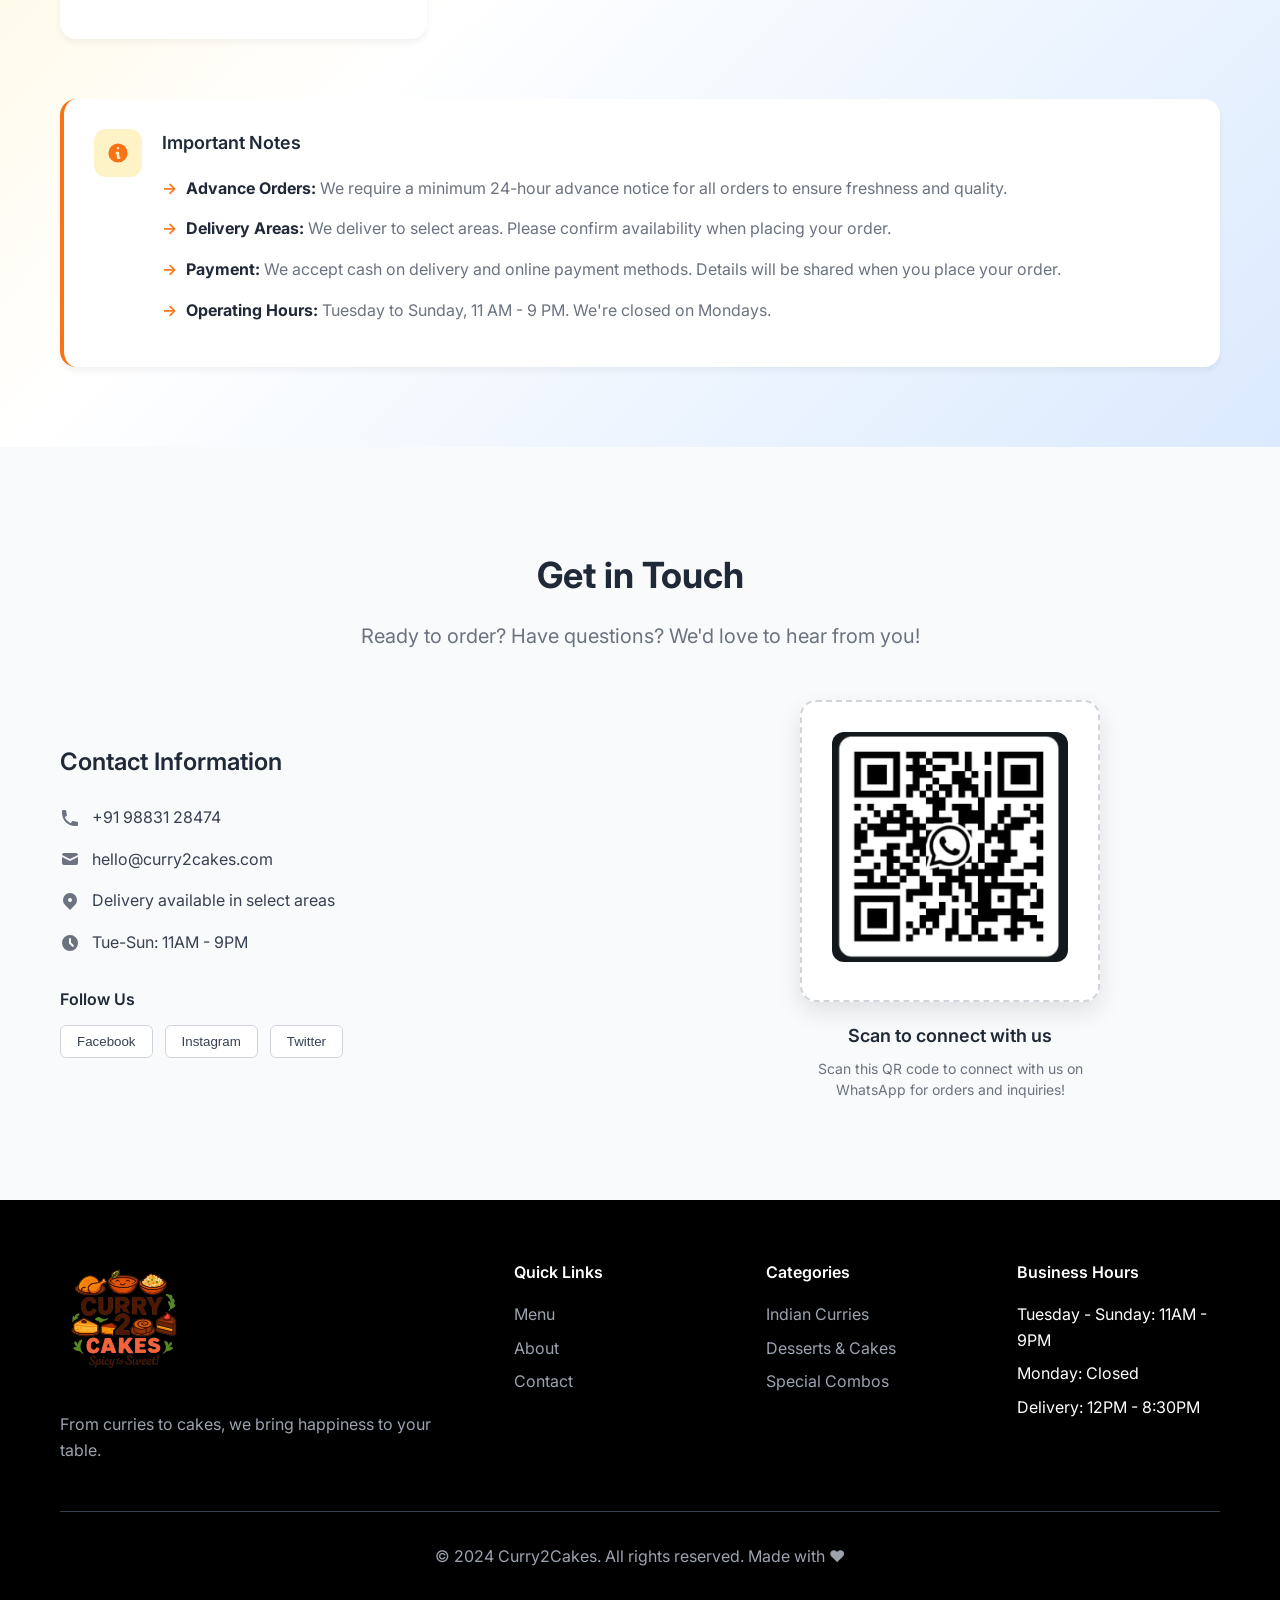
==== commit 6de8267a: "Add Home Food Ideas community feature for meal planning - Created dedicated page (home-food-ideas.ht" ====
--- a/index.html
+++ b/index.html
@@ -109,6 +109,7 @@
                 <button class="category-btn active" data-category="all">All Items</button>
                 <button class="category-btn" data-category="curries">Curries</button>
                 <button class="category-btn" data-category="cakes">Cakes</button>
+                <a href="home-food-ideas.html" class="category-btn" style="background: linear-gradient(135deg, #D2691E 0%, #A0522D 100%); color: white; text-decoration: none; display: inline-flex; align-items: center; gap: 8px;">🏠 Home Food Ideas</a>
             </div>
 
             <div class="menu-grid" id="menuGrid">
